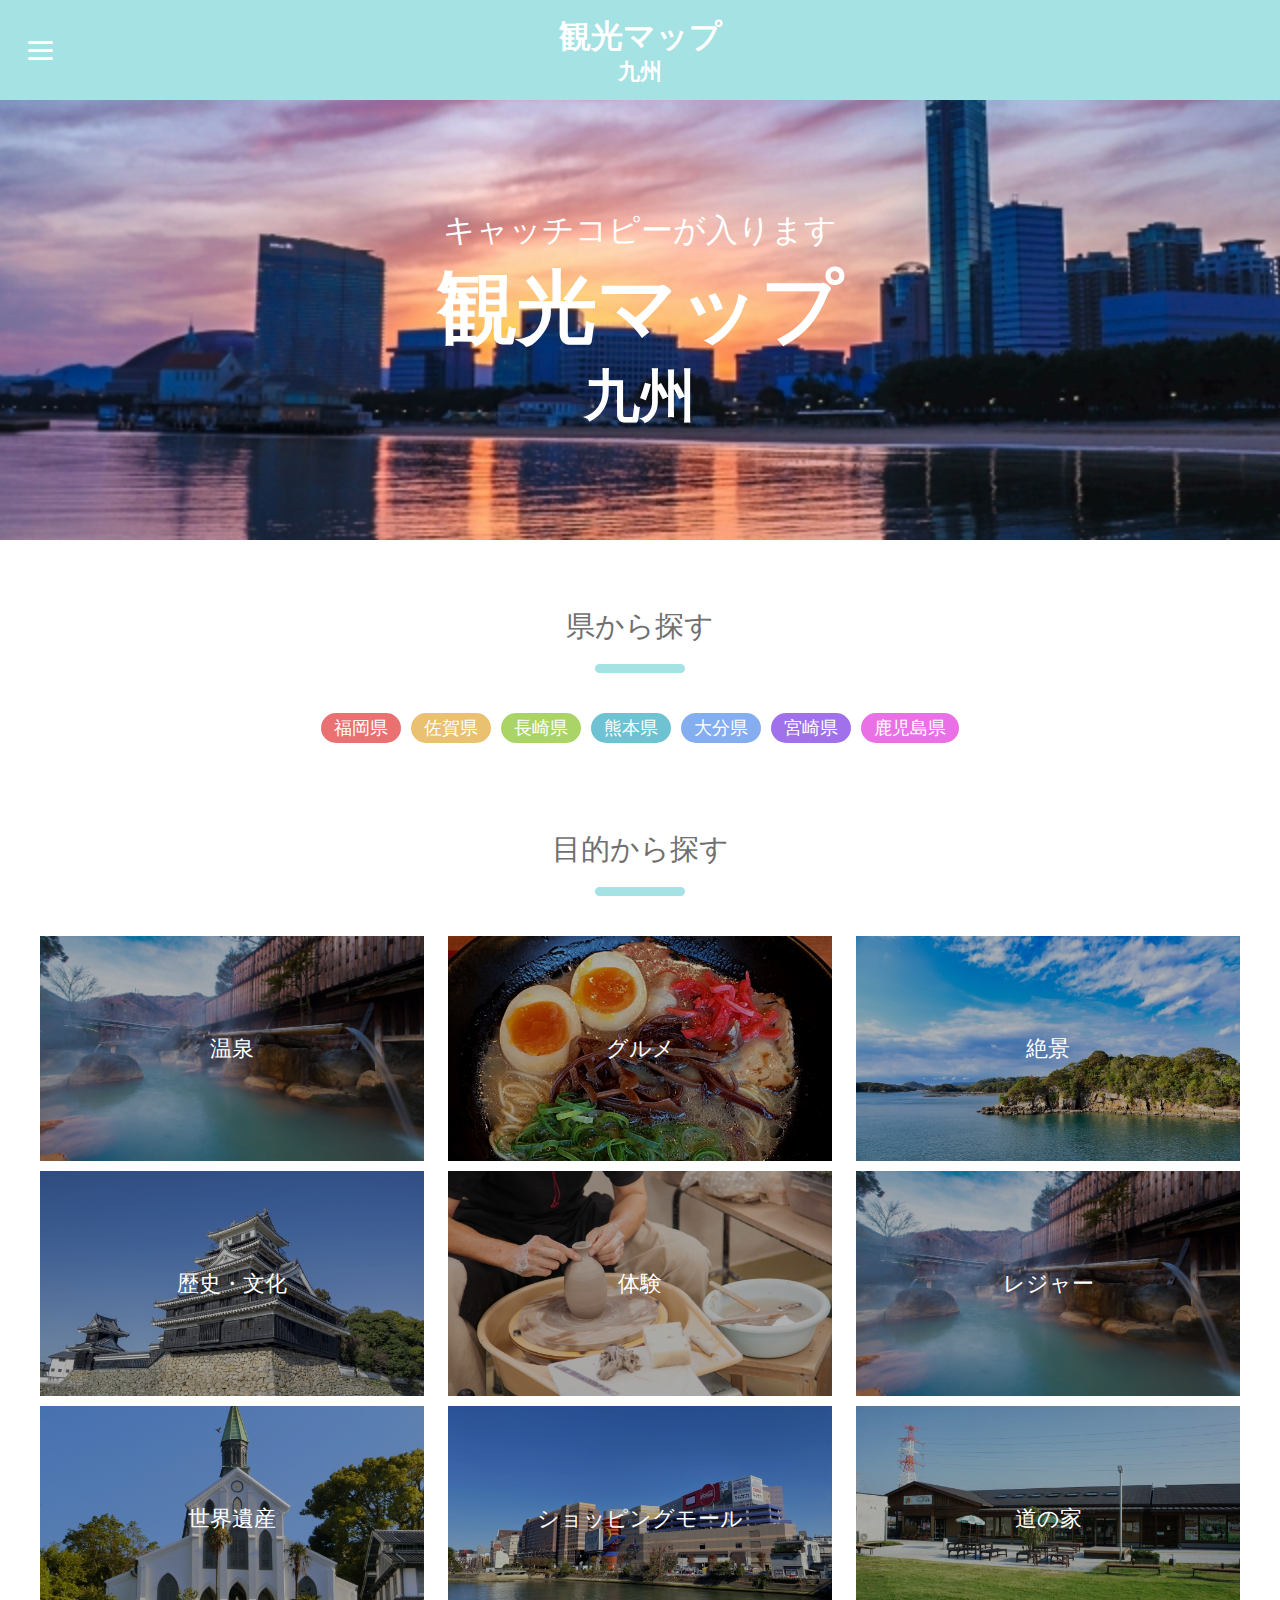
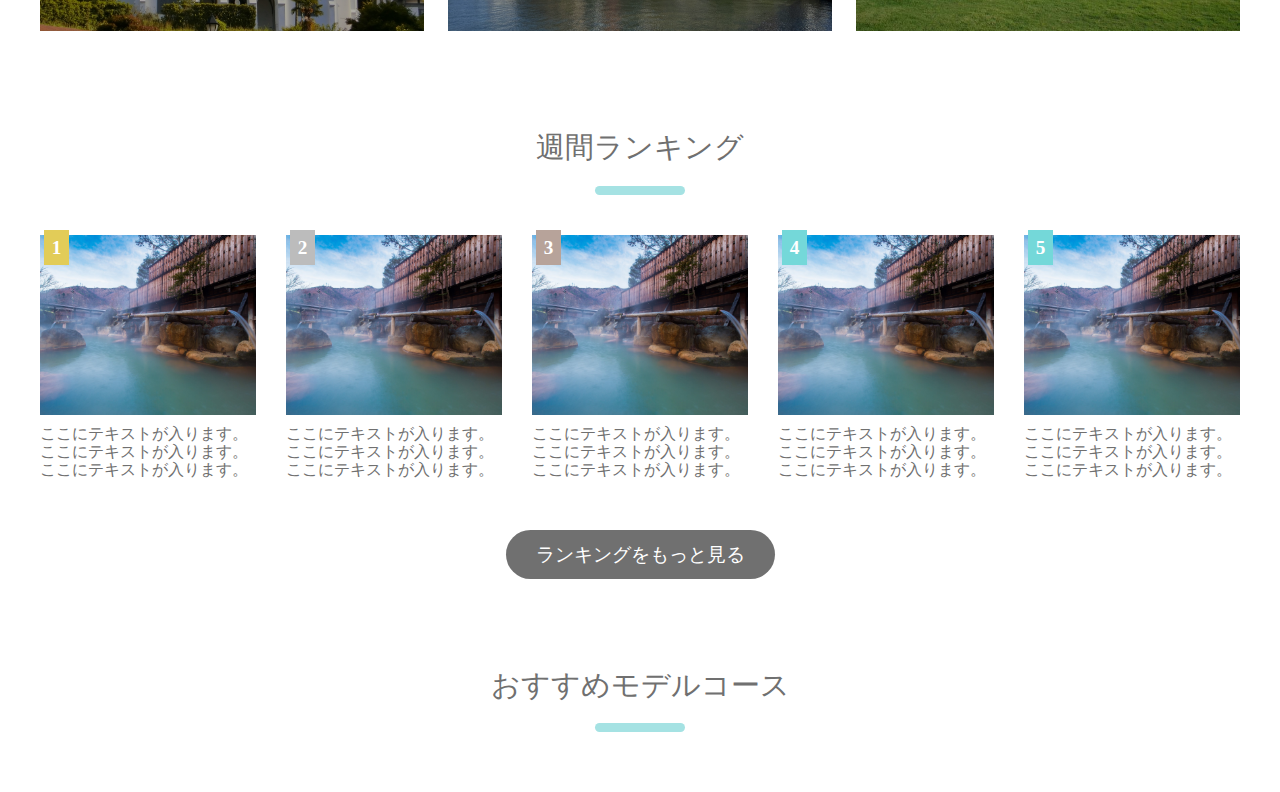
==== index.html @ 320c2e8f "初めて社長に提出したところまで" ====
<!DOCTYPE html>
<html lang="ja">

<head>
    <meta charset="UTF-8">
    <meta name="viewport" content="width=device-width, initial-scale=1.0">
    <title></title>
    <link rel="stylesheet" href="./css/reset.css">
    <link rel="stylesheet" href="./css/menu.css">
    <link rel="stylesheet" href="./css/style.css">
</head>

<body class="kyushu-top">
    <header>
        <div class="hamburger-menu">
            <input type="checkbox" id="menu-btn-check">
            <label for="menu-btn-check" class="menu-btn"><span></span></label>
            <!--ここからメニュー-->
            <div class="menu-content">
                <ul>
                    <li>
                        <a href="#">メニューリンク1</a>
                    </li>
                    <li>
                        <a href="#">メニューリンク2</a>
                    </li>
                    <li>
                        <a href="#">メニューリンク3</a>
                    </li>
                </ul>
            </div>
            <!--ここまでメニュー-->
        </div>
        <p class="header-logo">観光マップ<br>
            <span>九州</span></p>
    </header>
    <div class="top-image">
        <div class="top-image-logo">
            <p>キャッチコピーが入ります</p>
            <h1>観光マップ<br>
                <span>九州</span></h1>
        </div>
    </div>
    <section>
        <div class="container">
            <h2>県から探す</h2>
            <div class="todohuken-btn">
                <a href="" class="todohuken-01">福岡県</a>
                <a href="" class="todohuken-02">佐賀県</a>
                <a href="" class="todohuken-03">長崎県</a>
                <a href="" class="todohuken-04">熊本県</a>
                <a href="" class="todohuken-05">大分県</a>
                <a href="" class="todohuken-06">宮崎県</a>
                <a href="" class="todohuken-07">鹿児島県</a>
            </div>
        </div>
    </section>
    <section>
        <div class="container">
            <h2>目的から探す</h2>
            <div class="mokuteki-btn">
                <a href="" class="mokuteki-01">温泉</a>
                <a href="" class="mokuteki-02">グルメ</a>
                <a href="" class="mokuteki-03">絶景</a>
                <a href="" class="mokuteki-04">歴史・文化</a>
                <a href="" class="mokuteki-05">体験</a>
                <a href="" class="mokuteki-06">レジャー</a>
                <a href="" class="mokuteki-07">世界遺産</a>
                <a href="" class="mokuteki-08">ショッピングモール</a>
                <a href="" class="mokuteki-09">道の家</a>
            </div>
        </div>
    </section>
    <section>
        <div class="container">
            <h2> 週間ランキング</h2>
            <div class="ranking-box">
                <div class="ranking-card ranking-01">
                    <div class="ranking-card-img">
                        <a href=""><img src="./img/onsen.jpg" alt=""></a>
                        <div>1</div>
                    </div>
                    <p><a href="">ここにテキストが入ります。ここにテキストが入ります。ここにテキストが入ります。</a></p>
                </div>
                <div class="ranking-card ranking-02">
                    <div class="ranking-card-img">
                        <a href=""><img src="./img/onsen.jpg" alt=""></a>
                        <div>2</div>
                    </div>
                    <p><a href="">ここにテキストが入ります。ここにテキストが入ります。ここにテキストが入ります。</a></p>
                </div>
                <div class="ranking-card ranking-03">
                    <div class="ranking-card-img">
                        <a href=""><img src="./img/onsen.jpg" alt=""></a>
                        <div>3</div>
                    </div>
                    <p><a href="">ここにテキストが入ります。ここにテキストが入ります。ここにテキストが入ります。</a></p>
                </div>
                <div class="ranking-card">
                    <div class="ranking-card-img">
                        <a href=""><img src="./img/onsen.jpg" alt=""></a>
                        <div>4</div>
                    </div>
                    <p><a href="">ここにテキストが入ります。ここにテキストが入ります。ここにテキストが入ります。</a></p>
                </div>
                <div class="ranking-card">
                    <div class="ranking-card-img">
                        <a href=""><img src="./img/onsen.jpg" alt=""></a>
                        <div>5</div>
                    </div>
                    <p><a href="">ここにテキストが入ります。ここにテキストが入ります。ここにテキストが入ります。</a></p>
                </div>
            </div>
            <div class="read-more-btn">
                <a href="">ランキングをもっと見る</a>
            </div>
        </div>
    </section>
    <section>
        <div class="container">
            <h2>おすすめモデルコース</h2>
        </div>
    </section>

</body>

</html>
---- css/menu.css ----
@charset "utf-8";
/*-------------------------------
ハンバーガーボタン
-------------------------------*/

.menu-btn {
    position: fixed;
    top: 20px;
    left: 10px;
    display: flex;
    height: 60px;
    width: 60px;
    justify-content: center;
    align-items: center;
    z-index: 90;
    background-color: #a5e2e3;
}

.menu-btn span, .menu-btn span:before, .menu-btn span:after {
    content: '';
    display: block;
    height: 3px;
    width: 25px;
    border-radius: 3px;
    background-color: #fff;
    position: absolute;
}

.menu-btn span:before {
    bottom: 8px;
}

.menu-btn span:after {
    top: 8px;
}

#menu-btn-check:checked~.menu-btn span {
    background-color: rgba(255, 255, 255, 0);
    /*メニューオープン時は真ん中の線を透明にする*/
}

#menu-btn-check:checked~.menu-btn span::before {
    bottom: 0;
    transform: rotate(45deg);
}

#menu-btn-check:checked~.menu-btn span::after {
    top: 0;
    transform: rotate(-45deg);
}

#menu-btn-check {
    display: none;
}

/*-------------------------------
メニュー
-------------------------------*/

.menu-content ul {
    padding: 0 10px;
}

.menu-content ul li {
    border-bottom: solid 1px #3584bb;
    list-style: none;
}

.menu-content ul li a {
    display: block;
    width: 100%;
    font-size: 15px;
    box-sizing: border-box;
    color: #3584bb;
    text-decoration: none;
    padding: 9px 15px 10px 0;
    position: relative;
}

.menu-content ul li a::before {
    content: "";
    width: 7px;
    height: 7px;
    border-top: solid 2px #3584bb;
    border-right: solid 2px #3584bb;
    transform: rotate(45deg);
    position: absolute;
    right: 11px;
    top: 16px;
}

.menu-content {
    width: 100%;
    position: fixed;
    left: 0;
    top: -100%;
    /*leftの値を変更してメニューを画面外へ*/
    z-index: ;
    background-color: #fff;
    /*アニメーション設定*/
}

#menu-btn-check:checked~.menu-content {
    top: 100px;
    /*メニューを画面内へ*/
}

@media screen and (max-width:767px) {}

@media screen and (min-width:768px) {}
---- css/style.css ----
@charset "utf-8";
/*-------------------------------
共通パーツ
-------------------------------*/

body {
    color: #707070;
}

section {
    padding: 70px 0 20px;
}

.container {
    width: 90%;
    margin: 0 auto;
}

/*-------------------------------
ヘッダーメニュー
-------------------------------*/

header {
    position: fixed;
    z-index: 10000;
    top: 0;
    left: 0;
    width: 100%;
    height: 100px;
    background-color: #a5e2e3;
}

.header-logo {
    text-align: center;
    line-height: 1;
    color: #fff;
    font-size: 2em;
    font-weight: bold;
    padding-top: 20px;
}

.header-logo span {
    font-size: 0.7em;
}

/*-------------------------------
ヒーローイメージ
-------------------------------*/

.top-image {
    display: flex;
    justify-content: center;
    align-items: center;
    padding-top: 100px;
    width: 100%;
    height: 50vh;
    background-image: url(../img/top-img.jpg);
    background-size: cover;
    background-position: bottom center;
}

.top-image-logo {
    color: #fff;
    text-align: center;
}

.top-image-logo p {
    font-size: 1em;
    margin-bottom: 20px;
}

.top-image-logo h1 {
    font-weight: bold;
    font-size: 2.5em;
    line-height: 1;
}

.top-image-logo h1 span {
    font-size: 0.7em;
}

/*-------------------------------
見出し
-------------------------------*/

h2 {
    position: relative;
    text-align: center;
    font-size: 1.8em;
    margin-bottom: 70px;
}

h2::before {
    content: '';
    position: absolute;
    bottom: -30px;
    display: inline-block;
    width: 90px;
    height: 9px;
    left: 50%;
    -webkit-transform: translateX(-50%);
    transform: translateX(-50%);
    background-color: #a5e2e3;
    border-radius: 999px;
}

/*-------------------------------
県のタグ
-------------------------------*/

.todohuken-btn {
    display: flex;
    justify-content: center;
    flex-wrap: wrap;
}

.todohuken-01, .todohuken-02, .todohuken-03, .todohuken-04, .todohuken-05, .todohuken-06, .todohuken-07, .todohuken-08 {
    display: inline-block;
    padding: 5px 13px;
    border-radius: 999px;
    color: #fff;
    font-size: 1.1em;
    margin-right: 5px;
    margin-bottom: 10px;
}

.todohuken-01 {
    background-color: #ea7171;
}

.todohuken-02 {
    background-color: #eac071;
}

.todohuken-03 {
    background-color: #aad566;
}

.todohuken-04 {
    background-color: #6ec2d1;
}

.todohuken-05 {
    background-color: #84aef0;
}

.todohuken-06 {
    background-color: #a071ea;
}

.todohuken-07 {
    background-color: #ea71e5;
}

.todohuken-08 {
    background-color: #ea71a4;
}

.todohuken-btn a:last-child {
    margin-right: 0;
}

/*-------------------------------
目的から探す
-------------------------------*/

.mokuteki-btn {
    display: flex;
    justify-content: space-between;
    flex-wrap: wrap;
}

.mokuteki-btn a {
    display: flex;
    justify-content: center;
    align-items: center;
    width: 48%;
    height: 15vh;
    margin-bottom: 10px;
    background-size: cover;
    background-position: center;
    color: #fff;
    font-size: 1.1em;
    background-blend-mode: multiply;
}

.mokuteki-btn a :last-child {
    margin-bottom: 0;
}

.mokuteki-01 {
    background: url(../img/onsen.jpg) rgba(0, 0, 0, 0.3);
}

.mokuteki-02 {
    background: url(../img/food.jpg) rgba(0, 0, 0, 0.3);
}

.mokuteki-03 {
    background: url(../img/zekkei.jpg) rgba(0, 0, 0, 0.3);
}

.mokuteki-04 {
    background: url(../img/rekishi.jpg) rgba(0, 0, 0, 0.3);
}

.mokuteki-05 {
    background: url(../img/taiken.jpg) rgba(0, 0, 0, 0.3);
}

.mokuteki-06 {
    background: url(../img/onsen.jpg) rgba(0, 0, 0, 0.3);
}

.mokuteki-07 {
    background: url(../img/sekaiisan.jpg) rgba(0, 0, 0, 0.3);
}

.mokuteki-08 {
    background: url(../img/shopping.jpg) rgba(0, 0, 0, 0.3);
}

.mokuteki-09 {
    background: url(../img/mitinoie.jpg) rgba(0, 0, 0, 0.3);
}

/*-------------------------------
週間ランキング
-------------------------------*/

.ranking-box {
    display: flex;
    justify-content: space-between;
    flex-wrap: wrap;
}

.ranking-card {
    width: 48%;
    margin-bottom: 40px;
}

.ranking-card-img {
    position: relative;
}

.ranking-card-img a img {
    width: 100%;
    height: 20vh;
    object-fit: cover;
}

.ranking-card-img div {
    position: absolute;
    top: -5px;
    left: 4px;
    width: 25px;
    height: 35px;
    padding-top: 7px;
    background-color: #74d8d9;
    color: #fff;
    text-align: center;
    font-weight: bold;
    font-size: 1.2em;
}

.ranking-01 div {
    background-color: #e2cc58;
}

.ranking-02 div {
    background-color: #bcbcbc;
}

.ranking-03 div {
    background-color: #b7a39a;
}

.ranking-card p {
    margin-top: 10px;
}

.ranking-card p a:hover{
    color: #333;
}

.read-more-btn {
    display: flex;
    justify-content: center;
    margin-top: 50px;
}
.read-more-btn a{
    display: inline-block;
    background-color: #707070;
    color: #fff;
    border-radius: 999px;
    padding: 15px 30px;
    line-height: 1;
    font-size: 1.2em;
}
.read-more-btn a:hover{
    background-color: #333;
}

@media screen and (max-width:767px) {}

@media screen and (min-width:768px) {
    /*-------------------------------
共通パーツ
-------------------------------*/
    .container {
        max-width: 1200px;
        width: 100%;
    }
    /*-------------------------------
ヒーローイメージ
-------------------------------*/
    .top-image {
        height: 60vh;
    }
    .top-image-logo p {
        font-size: 2em;
        margin-bottom: 20px;
    }
    .top-image-logo h1 {
        font-weight: bold;
        font-size: 5em;
        line-height: 1;
    }
    /*-------------------------------
県のタグ
-------------------------------*/
    .todohuken-01, .todohuken-02, .todohuken-03, .todohuken-04, .todohuken-05, .todohuken-06, .todohuken-07, .todohuken-08 {
        margin-right: 10px;
        margin-bottom: 0;
    }
    /*-------------------------------
目的から探す
-------------------------------*/
    .mokuteki-btn a {
        height: 25vh;
        width: 32%;
        font-size: 1.4em;
    }
    /*-------------------------------
週間ランキング
-------------------------------*/
    .ranking-box {
        flex-wrap: nowrap;
    }
    .ranking-card {
        width: 18%;
        margin-bottom: 0;
    }
}
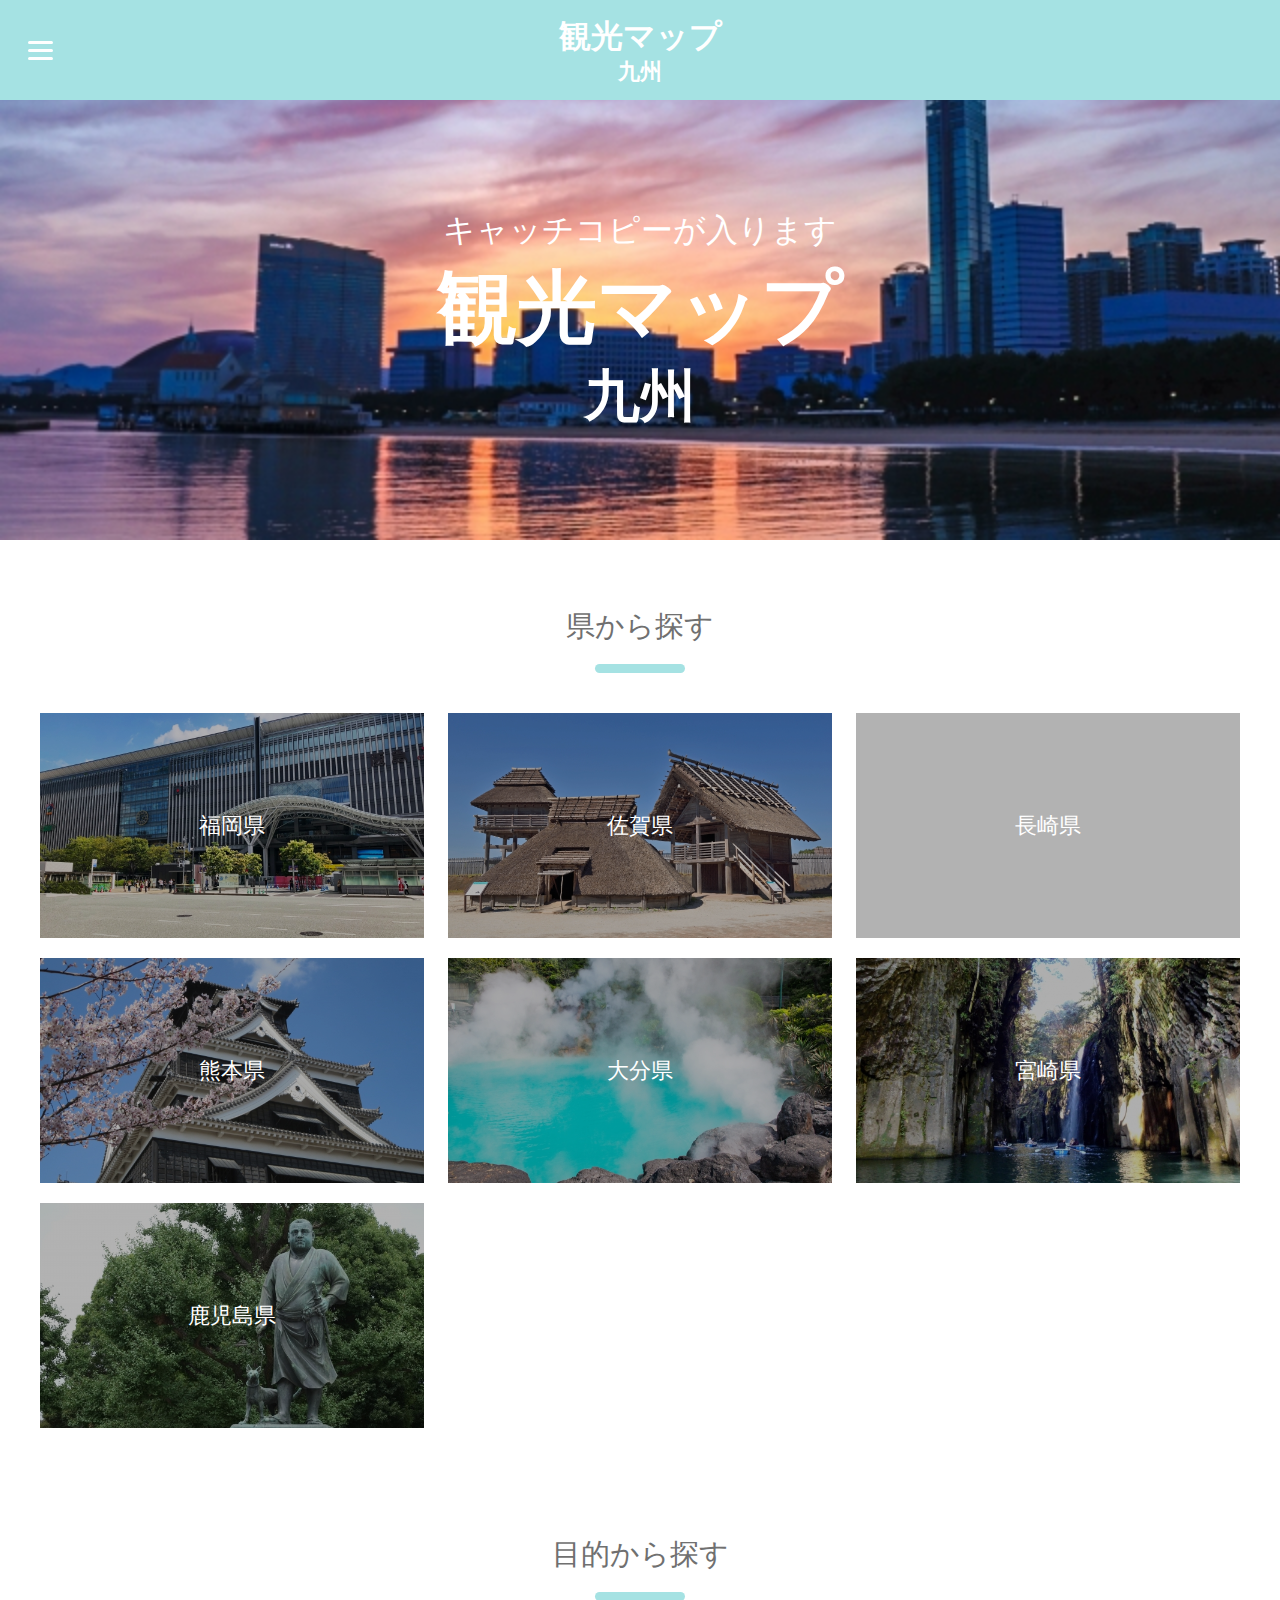
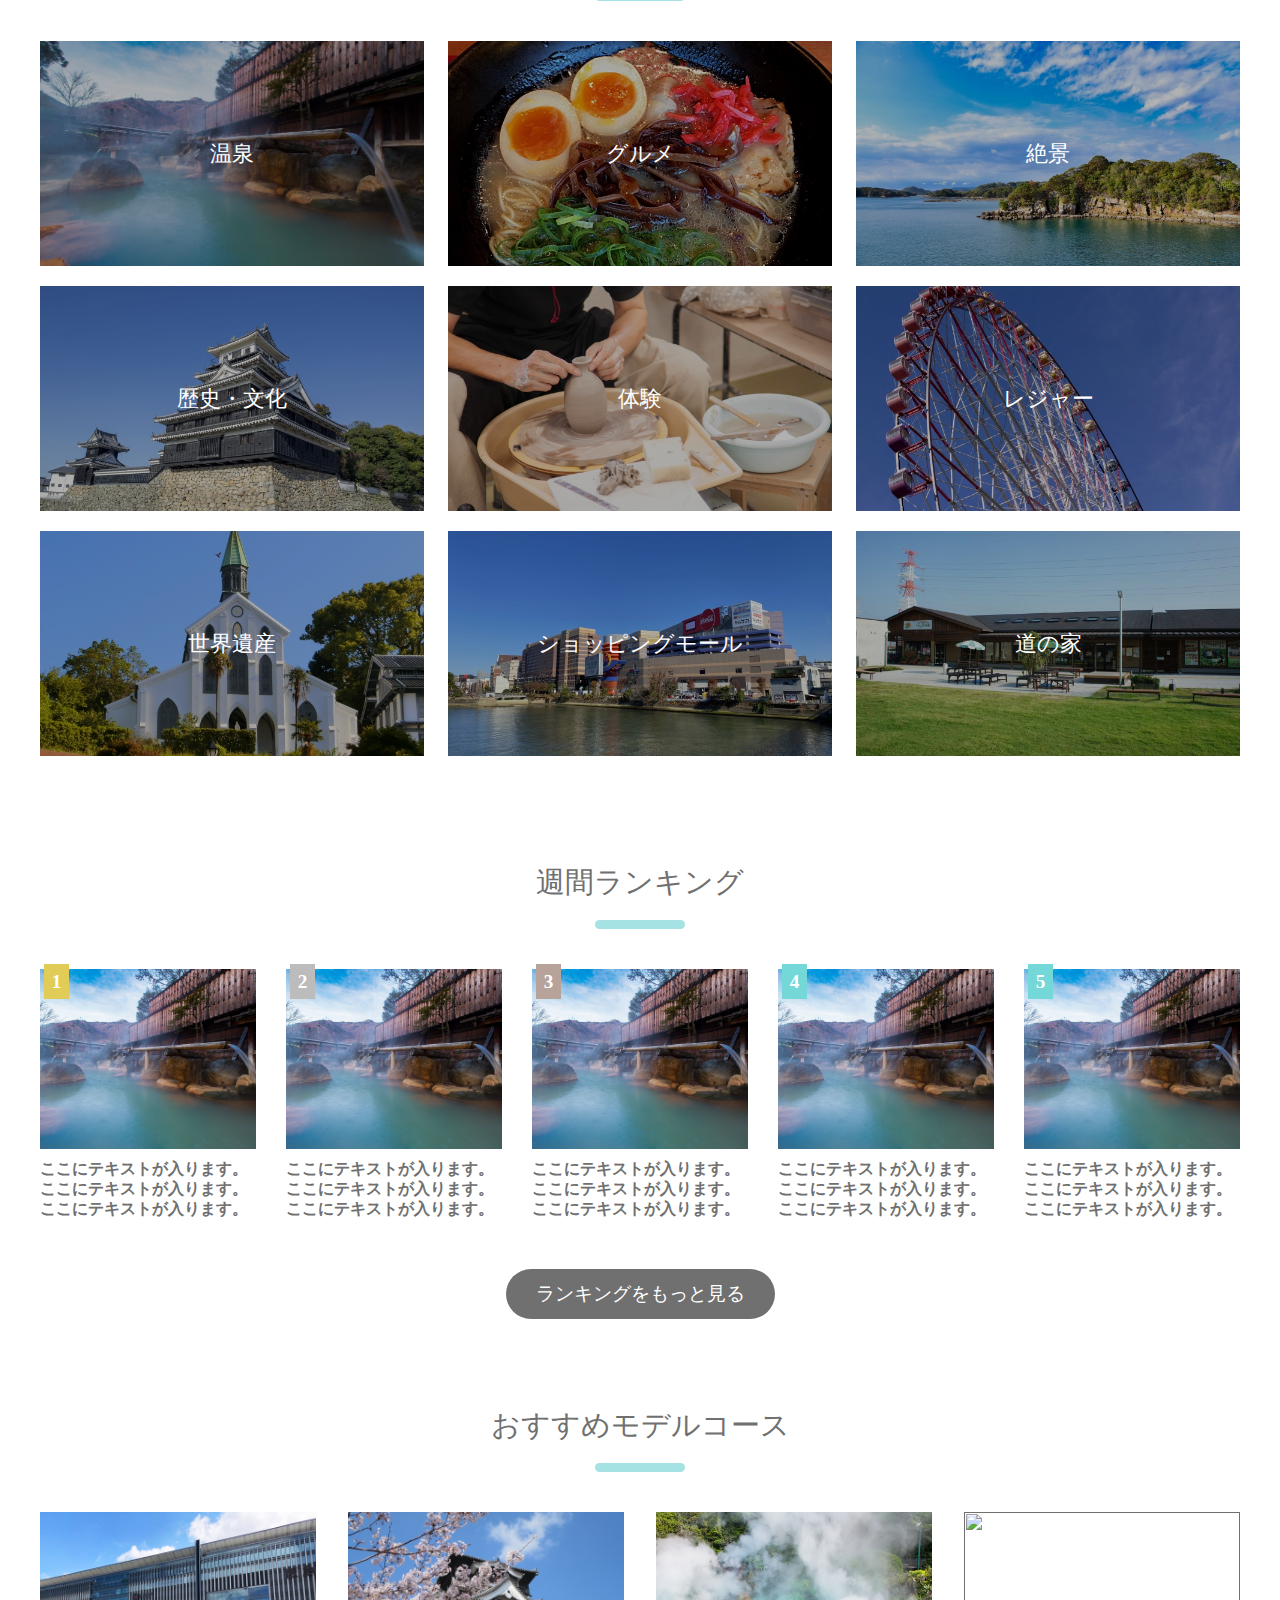
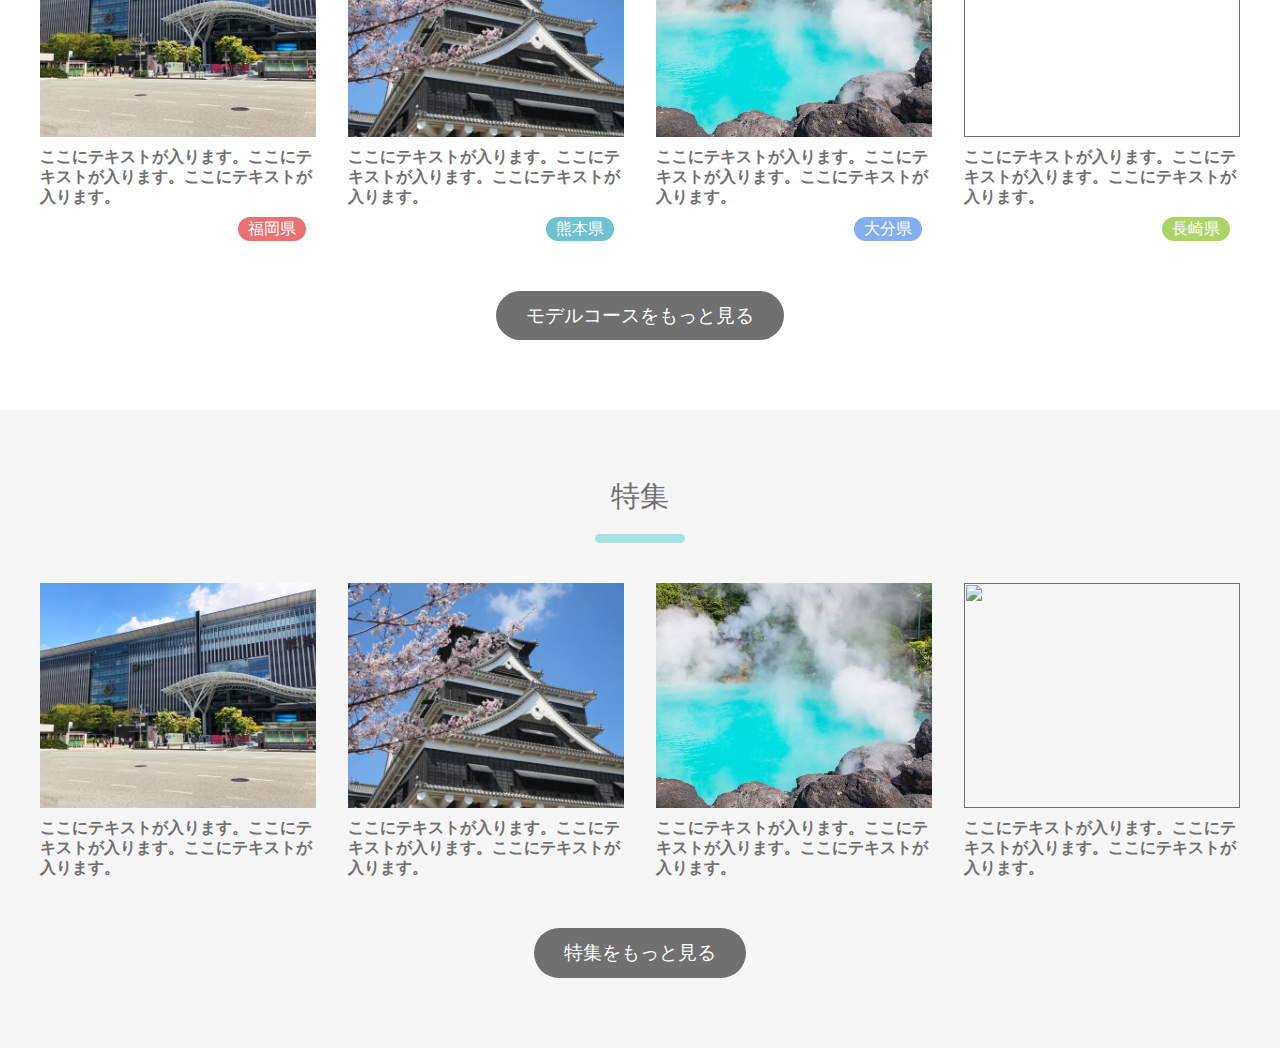
==== commit 8ec7de03: "「県から探す」修正／「おすすめモデルコース」「特集」コーディング" ====
--- a/index.html
+++ b/index.html
@@ -45,13 +45,13 @@
         <div class="container">
             <h2>県から探す</h2>
             <div class="todohuken-btn">
-                <a href="" class="todohuken-01">福岡県</a>
-                <a href="" class="todohuken-02">佐賀県</a>
-                <a href="" class="todohuken-03">長崎県</a>
-                <a href="" class="todohuken-04">熊本県</a>
-                <a href="" class="todohuken-05">大分県</a>
-                <a href="" class="todohuken-06">宮崎県</a>
-                <a href="" class="todohuken-07">鹿児島県</a>
+                <a href="" class="fukuoka-btn">福岡県</a>
+                <a href="" class="saga-btn">佐賀県</a>
+                <a href="" class="nagasaki-btn">長崎県</a>
+                <a href="" class="kumamoto-btn">熊本県</a>
+                <a href="" class="oita-btn">大分県</a>
+                <a href="" class="miyazaki-btn">宮崎県</a>
+                <a href="" class="kagosima-btn">鹿児島県</a>
             </div>
         </div>
     </section>
@@ -80,35 +80,35 @@
                         <a href=""><img src="./img/onsen.jpg" alt=""></a>
                         <div>1</div>
                     </div>
-                    <p><a href="">ここにテキストが入ります。ここにテキストが入ります。ここにテキストが入ります。</a></p>
+                    <h3><a href="">ここにテキストが入ります。ここにテキストが入ります。ここにテキストが入ります。</a></h3>
                 </div>
                 <div class="ranking-card ranking-02">
                     <div class="ranking-card-img">
                         <a href=""><img src="./img/onsen.jpg" alt=""></a>
                         <div>2</div>
                     </div>
-                    <p><a href="">ここにテキストが入ります。ここにテキストが入ります。ここにテキストが入ります。</a></p>
+                    <h3><a href="">ここにテキストが入ります。ここにテキストが入ります。ここにテキストが入ります。</a></h3>
                 </div>
                 <div class="ranking-card ranking-03">
                     <div class="ranking-card-img">
                         <a href=""><img src="./img/onsen.jpg" alt=""></a>
                         <div>3</div>
                     </div>
-                    <p><a href="">ここにテキストが入ります。ここにテキストが入ります。ここにテキストが入ります。</a></p>
+                    <h3><a href="">ここにテキストが入ります。ここにテキストが入ります。ここにテキストが入ります。</a></h3>
                 </div>
                 <div class="ranking-card">
                     <div class="ranking-card-img">
                         <a href=""><img src="./img/onsen.jpg" alt=""></a>
                         <div>4</div>
                     </div>
-                    <p><a href="">ここにテキストが入ります。ここにテキストが入ります。ここにテキストが入ります。</a></p>
+                    <h3><a href="">ここにテキストが入ります。ここにテキストが入ります。ここにテキストが入ります。</a></h3>
                 </div>
                 <div class="ranking-card">
                     <div class="ranking-card-img">
                         <a href=""><img src="./img/onsen.jpg" alt=""></a>
                         <div>5</div>
                     </div>
-                    <p><a href="">ここにテキストが入ります。ここにテキストが入ります。ここにテキストが入ります。</a></p>
+                    <h3><a href="">ここにテキストが入ります。ここにテキストが入ります。ここにテキストが入ります。</a></h3>
                 </div>
             </div>
             <div class="read-more-btn">
@@ -119,9 +119,62 @@
     <section>
         <div class="container">
             <h2>おすすめモデルコース</h2>
+            <div class="course-box">
+                <div class="course-card">
+                    <a href=""><img src="./img/fukuoka-img.jpg" alt=""></a>
+                    <h3><a href="">ここにテキストが入ります。ここにテキストが入ります。ここにテキストが入ります。</a></h3>
+                    <p class="tag"><a href="" class="todohuken-01">福岡県</a></p>
+                </div>
+                <div class="course-card">
+                    <a href=""><img src="./img/kumamoto-img.jpg" alt=""></a>
+                    <h3><a href="">ここにテキストが入ります。ここにテキストが入ります。ここにテキストが入ります。</a></h3>
+                    <p class="tag"><a href="" class="todohuken-04">熊本県</a></p>
+                </div>
+                <div class="course-card">
+                    <a href=""><img src="./img/oita-img.jpg" alt=""></a>
+                    <h3><a href="">ここにテキストが入ります。ここにテキストが入ります。ここにテキストが入ります。</a></h3>
+                    <p class="tag"><a href="" class="todohuken-05">大分県</a></p>
+                </div>
+                <div class="course-card">
+                    <a href=""><img src="./img/nagasaki-img.jpg" alt=""></a>
+                    <h3><a href="">ここにテキストが入ります。ここにテキストが入ります。ここにテキストが入ります。</a></h3>
+                    <p class="tag"><a href="" class="todohuken-03">長崎県</a></p>
+                </div>
+            </div>
+            <div class="read-more-btn">
+                <a href="">モデルコースをもっと見る</a>
+            </div>
         </div>
     </section>
-
+    <section class="special">
+        <div class="container">
+            <h2>特集</h2>
+            <div class="special-box">
+                <div class="special-card">
+                    <a href=""><img src="./img/fukuoka-img.jpg" alt=""></a>
+                    <h3><a href="">ここにテキストが入ります。ここにテキストが入ります。ここにテキストが入ります。</a></h3>
+                </div>
+                <div class="special-card">
+                    <a href=""><img src="./img/kumamoto-img.jpg" alt=""></a>
+                    <h3><a href="">ここにテキストが入ります。ここにテキストが入ります。ここにテキストが入ります。</a></h3>
+                </div>
+                <div class="special-card">
+                    <a href=""><img src="./img/oita-img.jpg" alt=""></a>
+                    <h3><a href="">ここにテキストが入ります。ここにテキストが入ります。ここにテキストが入ります。</a></h3>
+                </div>
+                <div class="special-card">
+                    <a href=""><img src="./img/nagasaki-img.jpg" alt=""></a>
+                    <h3><a href="">ここにテキストが入ります。ここにテキストが入ります。ここにテキストが入ります。</a></h3>
+                </div>
+            </div>
+            <div class="read-more-btn">
+                <a href="">特集をもっと見る</a>
+            </div>
+        </div>
+    </section>
+    <footer>
+        
+    </footer>
 </body>
 
 </html>--- a/css/style.css
+++ b/css/style.css
@@ -41,6 +41,12 @@
 
 .header-logo span {
     font-size: 0.7em;
+}
+/*-------------------------------
+フッターメニュー
+-------------------------------*/
+footer{
+    background-color: #e7fbfc;
 }
 
 /*-------------------------------
@@ -105,72 +111,16 @@
 }
 
 /*-------------------------------
-県のタグ
--------------------------------*/
-
-.todohuken-btn {
-    display: flex;
-    justify-content: center;
-    flex-wrap: wrap;
-}
-
-.todohuken-01, .todohuken-02, .todohuken-03, .todohuken-04, .todohuken-05, .todohuken-06, .todohuken-07, .todohuken-08 {
-    display: inline-block;
-    padding: 5px 13px;
-    border-radius: 999px;
-    color: #fff;
-    font-size: 1.1em;
-    margin-right: 5px;
-    margin-bottom: 10px;
-}
-
-.todohuken-01 {
-    background-color: #ea7171;
-}
-
-.todohuken-02 {
-    background-color: #eac071;
-}
-
-.todohuken-03 {
-    background-color: #aad566;
-}
-
-.todohuken-04 {
-    background-color: #6ec2d1;
-}
-
-.todohuken-05 {
-    background-color: #84aef0;
-}
-
-.todohuken-06 {
-    background-color: #a071ea;
-}
-
-.todohuken-07 {
-    background-color: #ea71e5;
-}
-
-.todohuken-08 {
-    background-color: #ea71a4;
-}
-
-.todohuken-btn a:last-child {
-    margin-right: 0;
-}
-
-/*-------------------------------
-目的から探す
--------------------------------*/
-
-.mokuteki-btn {
+県から探す
+-------------------------------*/
+
+.todohuken-btn, .mokuteki-btn {
     display: flex;
     justify-content: space-between;
     flex-wrap: wrap;
 }
 
-.mokuteki-btn a {
+.todohuken-btn a, .mokuteki-btn a {
     display: flex;
     justify-content: center;
     align-items: center;
@@ -180,8 +130,49 @@
     background-size: cover;
     background-position: center;
     color: #fff;
-    font-size: 1.1em;
+    font-size: 1.2em;
     background-blend-mode: multiply;
+}
+.todohuken-btn a:last-child{
+    background-position: top center;
+}
+
+.fukuoka-btn {
+    background: url(../img/fukuoka-img.jpg) rgba(0, 0, 0, 0.3);
+}
+
+.saga-btn{
+    background: url(../img/saga-img.jpg) rgba(0, 0, 0, 0.3);
+}
+
+.nagasaki-btn {
+    background: url(../img/nagasaki-img.jpg) rgba(0, 0, 0, 0.3);
+}
+
+.kumamoto-btn {
+    background: url(../img/kumamoto-img.jpg) rgba(0, 0, 0, 0.3);
+}
+
+.oita-btn {
+    background: url(../img/oita-img.jpg) rgba(0, 0, 0, 0.3);
+}
+
+.miyazaki-btn {
+    background: url(../img/miyazaki-img.jpg) rgba(0, 0, 0, 0.3);
+}
+
+.kagosima-btn {
+    background: url(../img/kagosima-img.jpg) rgba(0, 0, 0, 0.3);
+}
+
+/*-------------------------------
+目的から探す
+-------------------------------*/
+
+.mokuteki-btn {
+    display: flex;
+    justify-content: space-between;
+    flex-wrap: wrap;
 }
 
 .mokuteki-btn a :last-child {
@@ -209,7 +200,7 @@
 }
 
 .mokuteki-06 {
-    background: url(../img/onsen.jpg) rgba(0, 0, 0, 0.3);
+    background: url(../img/leisure.jpg) rgba(0, 0, 0, 0.3);
 }
 
 .mokuteki-07 {
@@ -225,16 +216,16 @@
 }
 
 /*-------------------------------
-週間ランキング
--------------------------------*/
-
-.ranking-box {
+週間ランキング/おすすめコースモデル/特集
+-------------------------------*/
+
+.ranking-box, .course-box, .special-box {
     display: flex;
     justify-content: space-between;
     flex-wrap: wrap;
 }
 
-.ranking-card {
+.ranking-card, .course-card, .special-card{
     width: 48%;
     margin-bottom: 40px;
 }
@@ -242,10 +233,9 @@
 .ranking-card-img {
     position: relative;
 }
-
-.ranking-card-img a img {
+.ranking-card-img a img, .course-card a img, .special-card a img{
     width: 100%;
-    height: 20vh;
+    height: 15vh;
     object-fit: cover;
 }
 
@@ -275,20 +265,23 @@
     background-color: #b7a39a;
 }
 
-.ranking-card p {
+.ranking-card h3, .course-card h3, .special-card h3 {
     margin-top: 10px;
-}
-
-.ranking-card p a:hover{
+    font-weight: bold;
+    line-height: 1.25;
+}
+
+.ranking-card h3 a:hover, .course-card h3 a:hover, .special-box h3 a:hover{
     color: #333;
 }
 
 .read-more-btn {
     display: flex;
     justify-content: center;
-    margin-top: 50px;
-}
-.read-more-btn a{
+    margin-top: 30px;
+}
+
+.read-more-btn a {
     display: inline-block;
     background-color: #707070;
     color: #fff;
@@ -297,9 +290,64 @@
     line-height: 1;
     font-size: 1.2em;
 }
-.read-more-btn a:hover{
+
+.read-more-btn a:hover {
     background-color: #333;
 }
+.special{
+    background-color: #f6f6f6;
+    margin-top: 50px;
+    padding-bottom: 70px;
+}
+
+/*-------------------------------
+県のタグ
+-------------------------------*/
+.tag{
+    text-align: end;
+    margin-top: 10px;
+}
+
+.todohuken-01, .todohuken-02, .todohuken-03, .todohuken-04, .todohuken-05, .todohuken-06, .todohuken-07, .todohuken-08 {
+    display: inline-block;
+    padding: 3px 10px;
+    border-radius: 999px;
+    color: #fff;
+    font-size: 1em;
+}
+
+.todohuken-01 {
+    background-color: #ea7171;
+}
+
+.todohuken-02 {
+    background-color: #eac071;
+}
+
+.todohuken-03 {
+    background-color: #aad566;
+}
+
+.todohuken-04 {
+    background-color: #6ec2d1;
+}
+
+.todohuken-05 {
+    background-color: #84aef0;
+}
+
+.todohuken-06 {
+    background-color: #a071ea;
+}
+
+.todohuken-07 {
+    background-color: #ea71e5;
+}
+
+.todohuken-08 {
+    background-color: #ea71a4;
+}
+
 
 @media screen and (max-width:767px) {}
 
@@ -327,28 +375,42 @@
         line-height: 1;
     }
     /*-------------------------------
-県のタグ
--------------------------------*/
-    .todohuken-01, .todohuken-02, .todohuken-03, .todohuken-04, .todohuken-05, .todohuken-06, .todohuken-07, .todohuken-08 {
-        margin-right: 10px;
-        margin-bottom: 0;
-    }
-    /*-------------------------------
-目的から探す
--------------------------------*/
-    .mokuteki-btn a {
+県から探す
+-------------------------------*/
+    .todohuken-btn a, .mokuteki-btn a {
         height: 25vh;
         width: 32%;
+        margin-bottom: 20px;
         font-size: 1.4em;
     }
     /*-------------------------------
-週間ランキング
--------------------------------*/
-    .ranking-box {
+週間ランキング/おすすめコースモデル
+-------------------------------*/
+    .ranking-box, .course-box{
         flex-wrap: nowrap;
     }
     .ranking-card {
         width: 18%;
         margin-bottom: 0;
     }
+    .ranking-card-img a img{
+        height: 20vh;
+    }
+    .course-card, .special-card{
+        width: 23%;
+        margin-bottom: 0;
+    }
+    .course-card a img, .special-card a img {
+        height: 25vh;
+    }
+    .read-more-btn {
+        margin-top: 50px;
+    }
+    /*-------------------------------
+県のタグ
+-------------------------------*/
+.todohuken-01, .todohuken-02, .todohuken-03, .todohuken-04, .todohuken-05, .todohuken-06, .todohuken-07, .todohuken-08 {
+    margin-right: 10px;
+    margin-bottom: 0;
+}
 }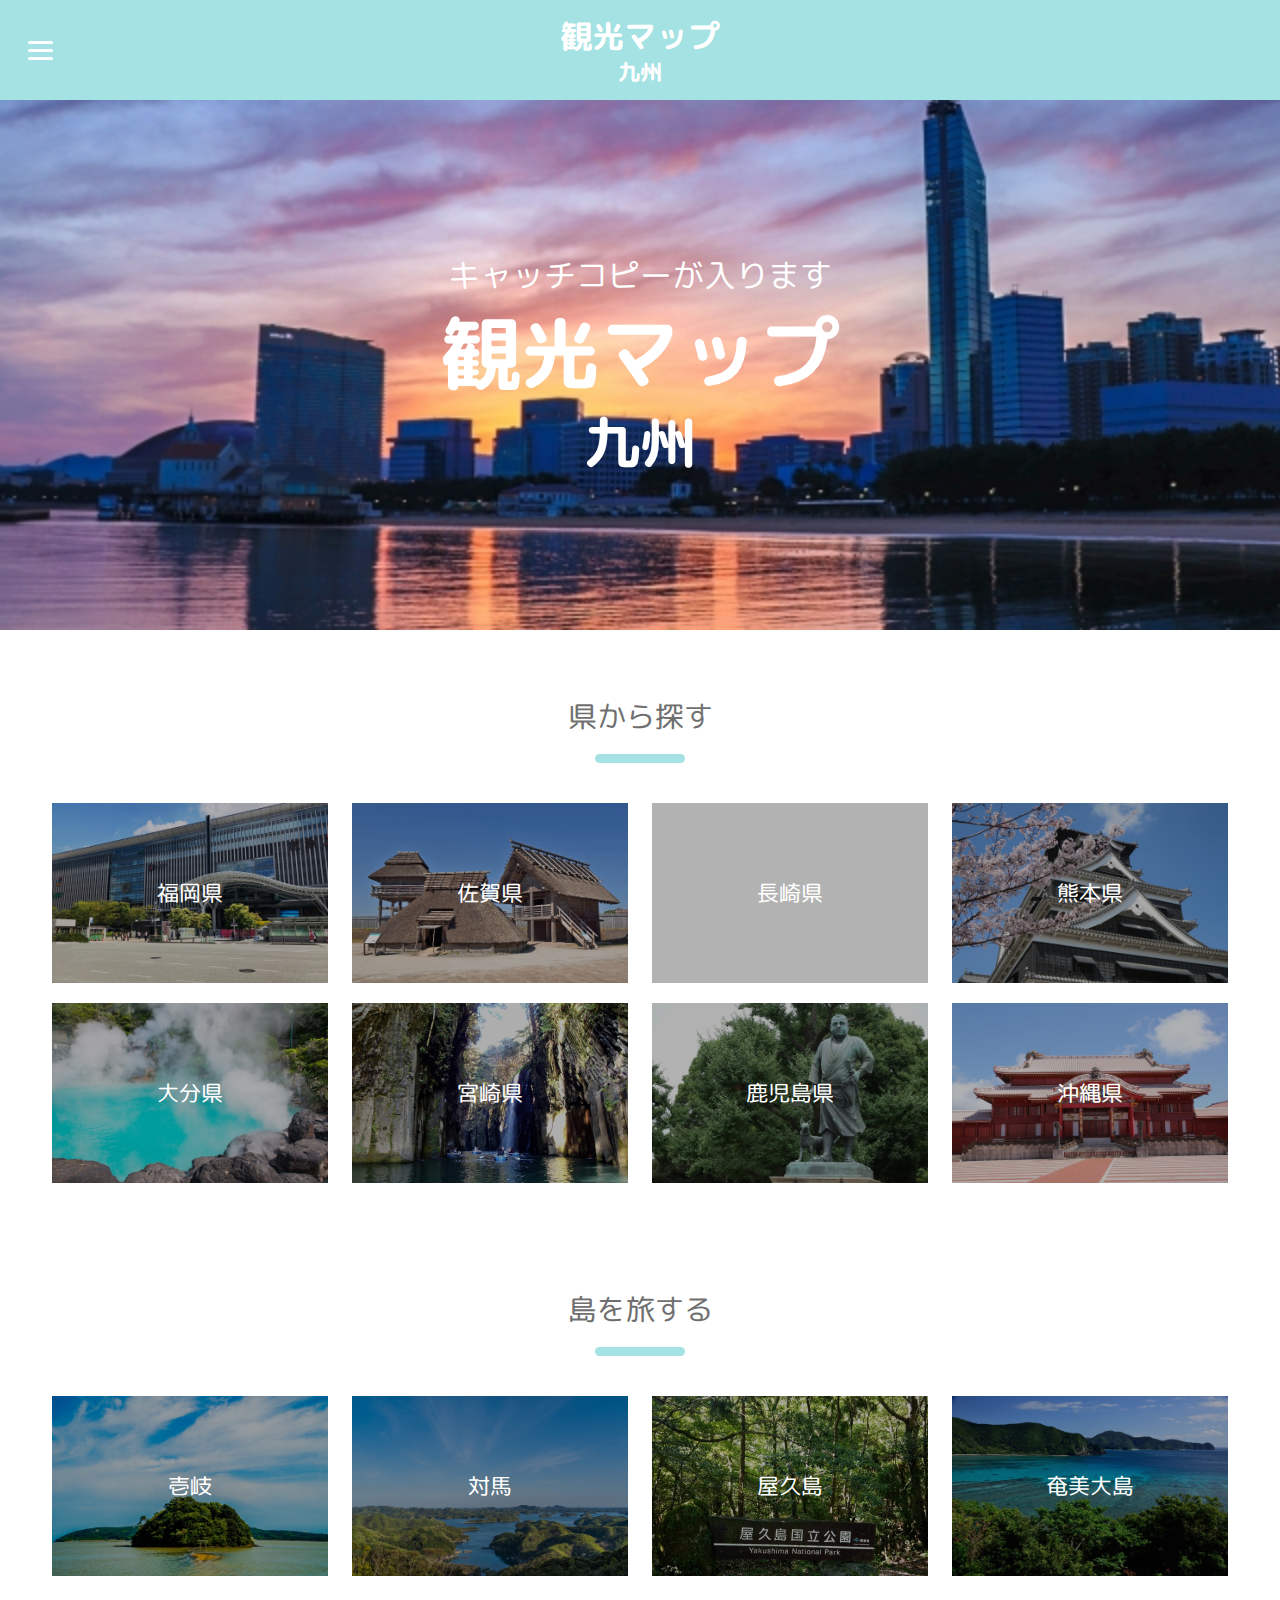
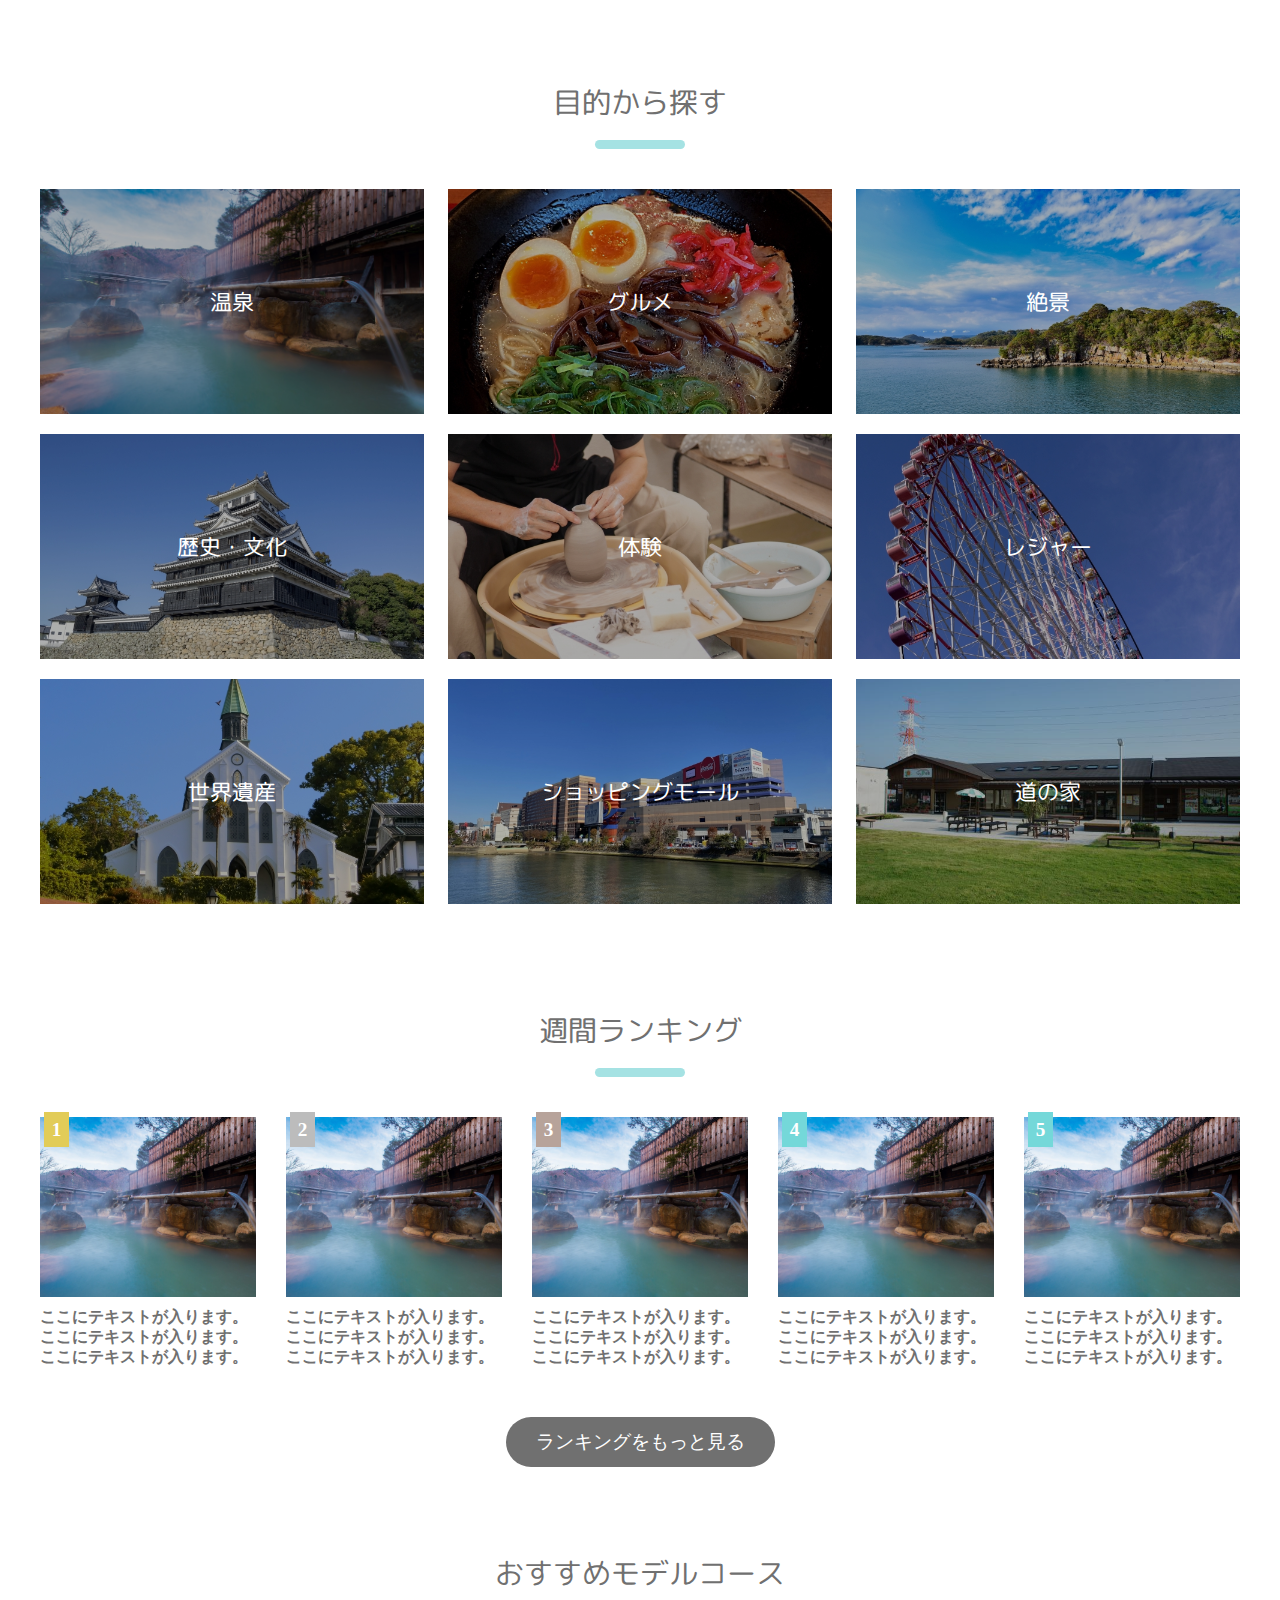
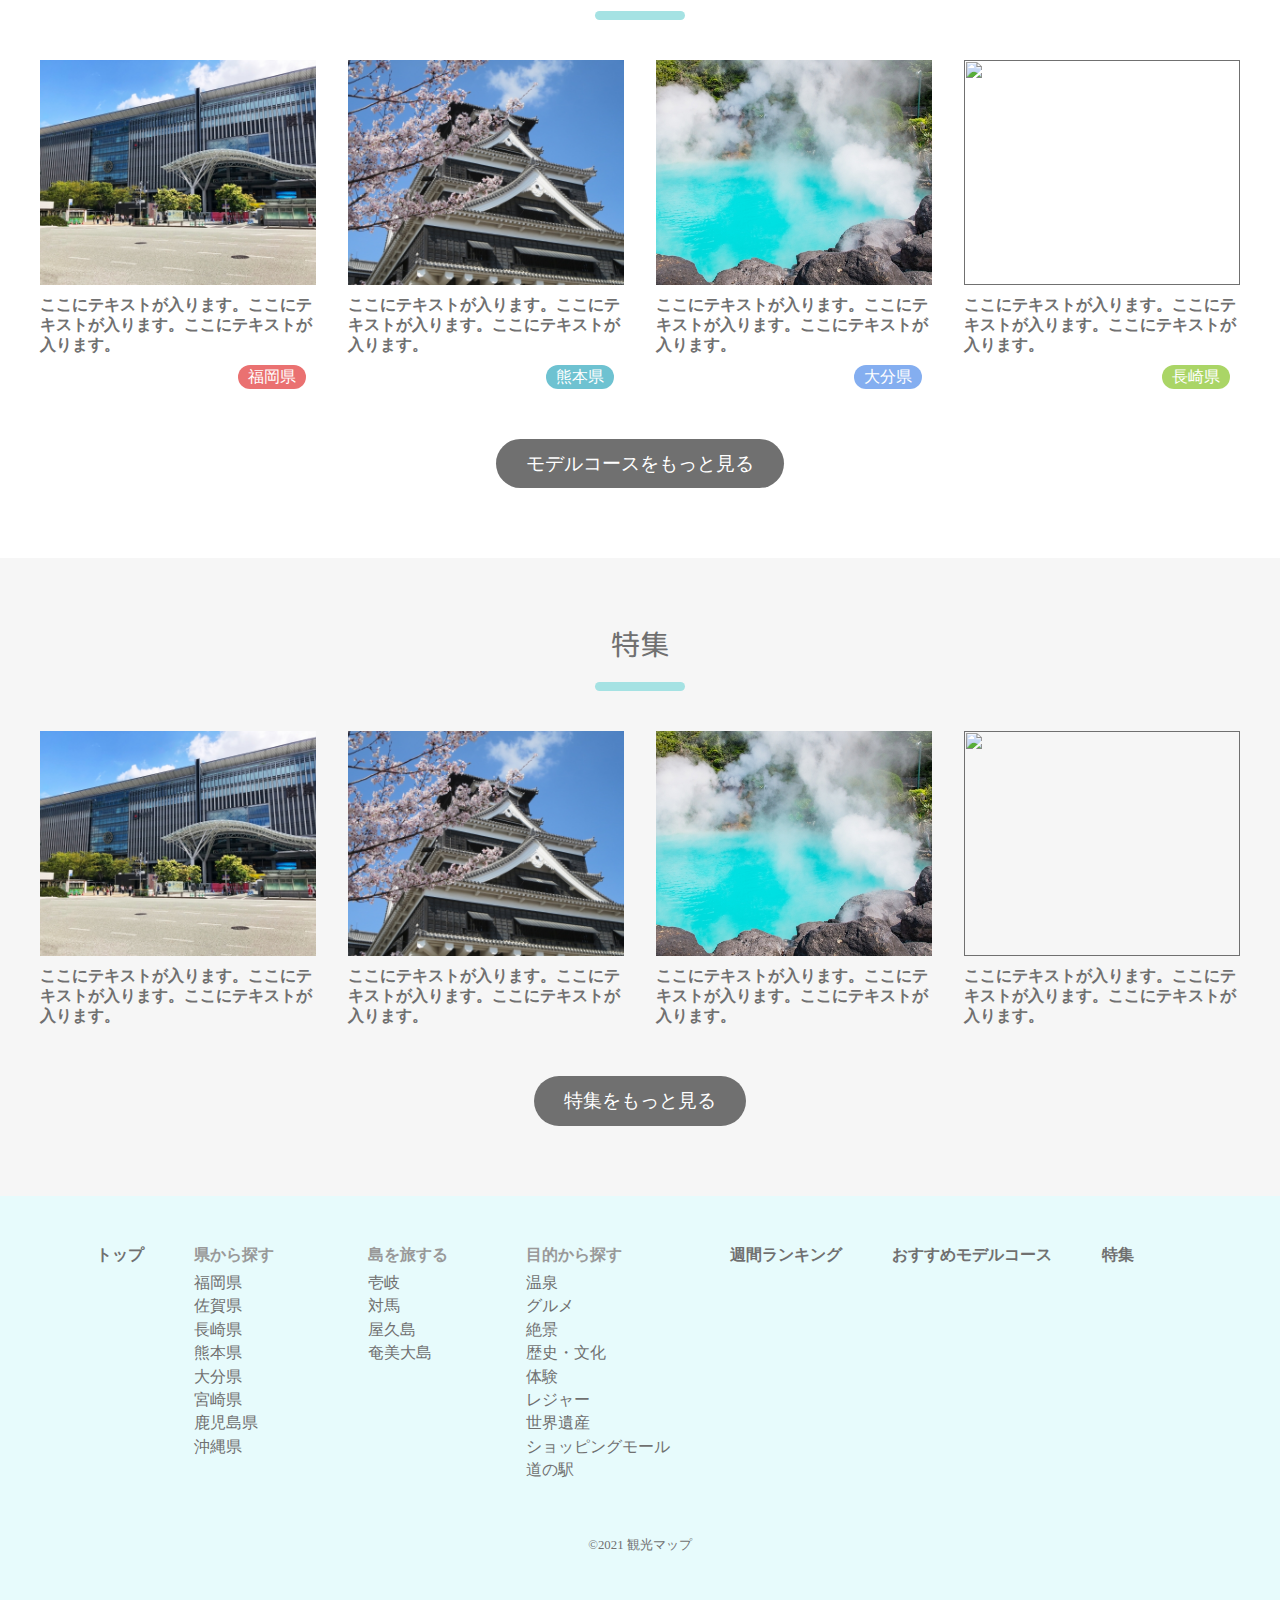
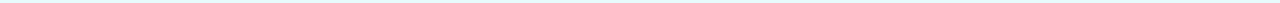
==== commit e5d70f1b: "「島を旅する」追加／メニュー・フッター追加" ====
--- a/index.html
+++ b/index.html
@@ -4,7 +4,8 @@
 <head>
     <meta charset="UTF-8">
     <meta name="viewport" content="width=device-width, initial-scale=1.0">
-    <title></title>
+    <title>観光マップ</title>
+    <link href="https://fonts.googleapis.com/css?family=M+PLUS+Rounded+1c" rel="stylesheet">
     <link rel="stylesheet" href="./css/reset.css">
     <link rel="stylesheet" href="./css/menu.css">
     <link rel="stylesheet" href="./css/style.css">
@@ -16,19 +17,65 @@
             <input type="checkbox" id="menu-btn-check">
             <label for="menu-btn-check" class="menu-btn"><span></span></label>
             <!--ここからメニュー-->
-            <div class="menu-content">
+            <nav class="menu-content">
                 <ul>
                     <li>
-                        <a href="#">メニューリンク1</a>
-                    </li>
-                    <li>
-                        <a href="#">メニューリンク2</a>
-                    </li>
-                    <li>
-                        <a href="#">メニューリンク3</a>
-                    </li>
+                        <a href="index.html">トップ</a>
+                    </li>
+                    <li><input id="acd-check1" class="acd-check" type="checkbox">
+                        <label class="acd-label" for="acd-check1">県から探す</label>
+                        <div class="acd-content">
+                            <ul>
+                                <li><a href="">福岡県</a></li>
+                                <li><a href="">佐賀県</a></li>
+                                <li><a href="">長崎県</a></li>
+                                <li><a href="">熊本県</a></li>
+                                <li><a href="">大分県</a></li>
+                                <li><a href="">宮崎県</a></li>
+                                <li><a href="">鹿児島県</a></li>
+                                <li><a href="">沖縄県</a></li>
+                            </ul>
+                        </div>
+                    </li>
+                    <li><input id="acd-check2" class="acd-check" type="checkbox">
+                        <label class="acd-label" for="acd-check2">島を旅する</label>
+                        <div class="acd-content">
+                            <ul>
+                                <li><a href="">壱岐</a></li>
+                                <li><a href="">対馬</a></li>
+                                <li><a href="">屋久島</a></li>
+                                <li><a href="">奄美大島</a></li>
+                            </ul>
+                        </div>
+                    </li>
+                    <li><input id="acd-check3" class="acd-check" type="checkbox">
+                        <label class="acd-label" for="acd-check3">目的から探す</label>
+                        <div class="acd-content">
+                            <ul>
+                                <li><a href="">温泉</a></li>
+                                <li><a href="">グルメ</a></li>
+                                <li><a href="">絶景</a></li>
+                                <li><a href="">歴史・文化</a></li>
+                                <li><a href="">体験</a></li>
+                                <li><a href="">レジャー</a></li>
+                                <li><a href="">世界遺産</a></li>
+                                <li><a href="">ショッピングモール</a></li>
+                                <li><a href="">道の駅</a></li>
+                            </ul>
+                        </div>
+                    </li>
+                    <li>
+                        <a href="#">週間ランキング</a>
+                    </li>
+                    <li>
+                        <a href="#">おすすめのモデルコース</a>
+                    </li>
+                    <li>
+                        <a href="#">特集</a>
+                    </li>
+
                 </ul>
-            </div>
+            </nav>
             <!--ここまでメニュー-->
         </div>
         <p class="header-logo">観光マップ<br>
@@ -52,6 +99,18 @@
                 <a href="" class="oita-btn">大分県</a>
                 <a href="" class="miyazaki-btn">宮崎県</a>
                 <a href="" class="kagosima-btn">鹿児島県</a>
+                <a href="" class="okinawa-btn">沖縄県</a>
+            </div>
+        </div>
+    </section>
+    <section>
+        <div class="container">
+            <h2>島を旅する</h2>
+            <div class="todohuken-btn">
+                <a href="" class="iki-btn">壱岐</a>
+                <a href="" class="tsushima-btn">対馬</a>
+                <a href="" class="yakushima-btn">屋久島</a>
+                <a href="" class="amami-btn">奄美大島</a>
             </div>
         </div>
     </section>
@@ -173,7 +232,50 @@
         </div>
     </section>
     <footer>
-        
+        <div class="container">
+            <nav class="footer-nav">
+                <ul>
+                    <li><a href="index.html">トップ</a></li>
+                    <li>県から探す
+                        <ul>
+                            <li><a href="">福岡県</a></li>
+                            <li><a href="">佐賀県</a></li>
+                            <li><a href="">長崎県</a></li>
+                            <li><a href="">熊本県</a></li>
+                            <li><a href="">大分県</a></li>
+                            <li><a href="">宮崎県</a></li>
+                            <li><a href="">鹿児島県</a></li>
+                            <li><a href="">沖縄県</a></li>
+                        </ul>
+                    </li>
+                    <li>島を旅する
+                        <ul>
+                            <li><a href="">壱岐</a></li>
+                            <li><a href="">対馬</a></li>
+                            <li><a href="">屋久島</a></li>
+                            <li><a href="">奄美大島</a></li>
+                        </ul>
+                    </li>
+                    <li>目的から探す
+                        <ul>
+                            <li><a href="">温泉</a></li>
+                            <li><a href="">グルメ</a></li>
+                            <li><a href="">絶景</a></li>
+                            <li><a href="">歴史・文化</a></li>
+                            <li><a href="">体験</a></li>
+                            <li><a href="">レジャー</a></li>
+                            <li><a href="">世界遺産</a></li>
+                            <li><a href="">ショッピングモール</a></li>
+                            <li><a href="">道の駅</a></li>
+                        </ul>
+                    </li>
+                    <li><a href="">週間ランキング</a></li>
+                    <li><a href="">おすすめモデルコース</a></li>
+                    <li><a href="">特集</a></li>
+                </ul>
+            </nav>
+            <p class="copy-right"><small>&copy;2021 観光マップ</small></p>
+        </div>
     </footer>
 </body>
 
--- a/css/menu.css
+++ b/css/menu.css
@@ -58,35 +58,24 @@
 -------------------------------*/
 
 .menu-content ul {
-    padding: 0 10px;
+    padding: 0;
 }
 
 .menu-content ul li {
-    border-bottom: solid 1px #3584bb;
+    border-bottom: solid 1px #ccc;
     list-style: none;
+    padding: 10px 30px;
+    color: #707070;
 }
-
 .menu-content ul li a {
     display: block;
     width: 100%;
     font-size: 15px;
     box-sizing: border-box;
-    color: #3584bb;
+    color: #707070;
     text-decoration: none;
     padding: 9px 15px 10px 0;
     position: relative;
-}
-
-.menu-content ul li a::before {
-    content: "";
-    width: 7px;
-    height: 7px;
-    border-top: solid 2px #3584bb;
-    border-right: solid 2px #3584bb;
-    transform: rotate(45deg);
-    position: absolute;
-    right: 11px;
-    top: 16px;
 }
 
 .menu-content {
@@ -94,10 +83,8 @@
     position: fixed;
     left: 0;
     top: -100%;
-    /*leftの値を変更してメニューを画面外へ*/
-    z-index: ;
-    background-color: #fff;
-    /*アニメーション設定*/
+    /*topの値を変更してメニューを画面外へ*/
+    background-color: #e7fbfc;
 }
 
 #menu-btn-check:checked~.menu-content {
@@ -105,6 +92,49 @@
     /*メニューを画面内へ*/
 }
 
+.acd-check{
+    display: none;
+}
+.acd-label{
+    display: block;
+    margin-bottom: 1px;
+    position: relative;
+    padding: 10px 0;
+}
+.acd-label:after{
+    box-sizing: border-box;
+    content: "+";
+    font-size: 2em;
+    display: block;
+    height: 59px;
+    padding: 10px 15px;
+    color: #707070;
+    position: absolute;
+    right: -20px;
+    top: -10px;
+}
+.acd-content{
+    display: block;
+    height: 0;
+    opacity: 0;
+    padding: 0 10px;
+    transition: .5s;
+    visibility: hidden;
+}
+.acd-content ul li{
+    border-bottom: none;
+    padding: 0 0 0 30px;
+}
+.acd-check:checked + .acd-label:after{
+    content: "×";
+}
+.acd-check:checked + .acd-label + .acd-content{
+    height: auto;
+    opacity: 1;
+    padding: 10px;
+    visibility: visible;
+}
+
 @media screen and (max-width:767px) {}
 
 @media screen and (min-width:768px) {}--- a/css/style.css
+++ b/css/style.css
@@ -37,18 +37,56 @@
     font-size: 2em;
     font-weight: bold;
     padding-top: 20px;
+    font-family: "M PLUS Rounded 1c";
 }
 
 .header-logo span {
     font-size: 0.7em;
 }
+
 /*-------------------------------
 フッターメニュー
 -------------------------------*/
-footer{
+
+footer {
     background-color: #e7fbfc;
-}
-
+    padding: 50px 0;
+}
+
+.footer-nav ul {
+    display: block;
+    margin-left: 10px;
+}
+
+.footer-nav ul li {
+    margin-bottom: 10px;
+    color: #999;
+    font-weight: bold;
+}
+
+.footer-nav ul li ul {
+    margin-top: 10px;
+    margin-right: 10px;
+    display: flex;
+    flex-wrap: wrap;
+}
+
+.footer-nav ul li ul li {
+    margin-left: 10px;
+    font-weight: normal;
+}
+
+.footer-nav ul li a, .footer-nav ul li ul li a {
+    color: #707070;
+}
+
+.footer-nav ul li a:hover, .footer-nav ul li ul li a:hover {
+    color: #74d8d9;
+}
+.copy-right{
+    margin-top: 50px;
+    text-align: center;
+}
 /*-------------------------------
 ヒーローイメージ
 -------------------------------*/
@@ -73,12 +111,14 @@
 .top-image-logo p {
     font-size: 1em;
     margin-bottom: 20px;
+    font-family: "M PLUS Rounded 1c";
 }
 
 .top-image-logo h1 {
     font-weight: bold;
     font-size: 2.5em;
     line-height: 1;
+    font-family: "M PLUS Rounded 1c";
 }
 
 .top-image-logo h1 span {
@@ -94,6 +134,7 @@
     text-align: center;
     font-size: 1.8em;
     margin-bottom: 70px;
+    font-family: "M PLUS Rounded 1c";
 }
 
 h2::before {
@@ -132,8 +173,10 @@
     color: #fff;
     font-size: 1.2em;
     background-blend-mode: multiply;
-}
-.todohuken-btn a:last-child{
+    font-family: "M PLUS Rounded 1c";
+}
+
+.todohuken-btn a:nth-child(7) {
     background-position: top center;
 }
 
@@ -141,7 +184,7 @@
     background: url(../img/fukuoka-img.jpg) rgba(0, 0, 0, 0.3);
 }
 
-.saga-btn{
+.saga-btn {
     background: url(../img/saga-img.jpg) rgba(0, 0, 0, 0.3);
 }
 
@@ -165,6 +208,26 @@
     background: url(../img/kagosima-img.jpg) rgba(0, 0, 0, 0.3);
 }
 
+.okinawa-btn {
+    background: url(../img/okinawa-img.jpg) rgba(0, 0, 0, 0.3);
+}
+
+.iki-btn {
+    background: url(../img/iki-img.jpg) rgba(0, 0, 0, 0.3);
+}
+
+.tsushima-btn {
+    background: url(../img/tsushima-img.jpg) rgba(0, 0, 0, 0.3);
+}
+
+.yakushima-btn {
+    background: url(../img/yakushima-img.jpg) rgba(0, 0, 0, 0.3);
+}
+
+.amami-btn {
+    background: url(../img/amami-img.jpg) rgba(0, 0, 0, 0.3);
+}
+
 /*-------------------------------
 目的から探す
 -------------------------------*/
@@ -225,7 +288,7 @@
     flex-wrap: wrap;
 }
 
-.ranking-card, .course-card, .special-card{
+.ranking-card, .course-card, .special-card {
     width: 48%;
     margin-bottom: 40px;
 }
@@ -233,7 +296,8 @@
 .ranking-card-img {
     position: relative;
 }
-.ranking-card-img a img, .course-card a img, .special-card a img{
+
+.ranking-card-img a img, .course-card a img, .special-card a img {
     width: 100%;
     height: 15vh;
     object-fit: cover;
@@ -271,7 +335,7 @@
     line-height: 1.25;
 }
 
-.ranking-card h3 a:hover, .course-card h3 a:hover, .special-box h3 a:hover{
+.ranking-card h3 a:hover, .course-card h3 a:hover, .special-box h3 a:hover {
     color: #333;
 }
 
@@ -294,7 +358,8 @@
 .read-more-btn a:hover {
     background-color: #333;
 }
-.special{
+
+.special {
     background-color: #f6f6f6;
     margin-top: 50px;
     padding-bottom: 70px;
@@ -303,7 +368,8 @@
 /*-------------------------------
 県のタグ
 -------------------------------*/
-.tag{
+
+.tag {
     text-align: end;
     margin-top: 10px;
 }
@@ -348,7 +414,6 @@
     background-color: #ea71a4;
 }
 
-
 @media screen and (max-width:767px) {}
 
 @media screen and (min-width:768px) {
@@ -360,10 +425,37 @@
         width: 100%;
     }
     /*-------------------------------
+フッターメニュー
+-------------------------------*/
+    .footer-nav ul {
+        display: flex;
+        justify-content: center;
+        margin-left: 0;
+    }
+    .footer-nav ul li {
+        font-weight: bold;
+        margin-right: 50px;
+        margin-bottom: 0;
+    }
+    .footer-nav ul li:nth-child(4) {
+        margin-right: 0px;
+    }
+    .footer-nav ul li ul {
+        display: block;
+    }
+    .footer-nav ul li ul li {
+        font-weight: normal;
+        margin-left: 0;
+        margin-bottom: 5px;
+    }
+    .footer-nav ul li a:hover, .footer-nav ul li ul li a:hover {
+        color: #74d8d9;
+    }
+    /*-------------------------------
 ヒーローイメージ
 -------------------------------*/
     .top-image {
-        height: 60vh;
+        height: 70vh;
     }
     .top-image-logo p {
         font-size: 2em;
@@ -377,7 +469,22 @@
     /*-------------------------------
 県から探す
 -------------------------------*/
-    .todohuken-btn a, .mokuteki-btn a {
+    .todohuken-btn {
+        justify-content: center;
+    }
+    .todohuken-btn a {
+        height: 20vh;
+        width: 23%;
+        margin-bottom: 20px;
+        font-size: 1.4em;
+    }
+    .todohuken-btn a {
+        margin-right: 2%;
+    }
+    .todohuken-btn a:nth-child(4n) {
+        margin-right: 0;
+    }
+    .mokuteki-btn a {
         height: 25vh;
         width: 32%;
         margin-bottom: 20px;
@@ -386,17 +493,17 @@
     /*-------------------------------
 週間ランキング/おすすめコースモデル
 -------------------------------*/
-    .ranking-box, .course-box{
+    .ranking-box, .course-box {
         flex-wrap: nowrap;
     }
     .ranking-card {
         width: 18%;
         margin-bottom: 0;
     }
-    .ranking-card-img a img{
+    .ranking-card-img a img {
         height: 20vh;
     }
-    .course-card, .special-card{
+    .course-card, .special-card {
         width: 23%;
         margin-bottom: 0;
     }
@@ -409,8 +516,8 @@
     /*-------------------------------
 県のタグ
 -------------------------------*/
-.todohuken-01, .todohuken-02, .todohuken-03, .todohuken-04, .todohuken-05, .todohuken-06, .todohuken-07, .todohuken-08 {
-    margin-right: 10px;
-    margin-bottom: 0;
-}
+    .todohuken-01, .todohuken-02, .todohuken-03, .todohuken-04, .todohuken-05, .todohuken-06, .todohuken-07, .todohuken-08 {
+        margin-right: 10px;
+        margin-bottom: 0;
+    }
 }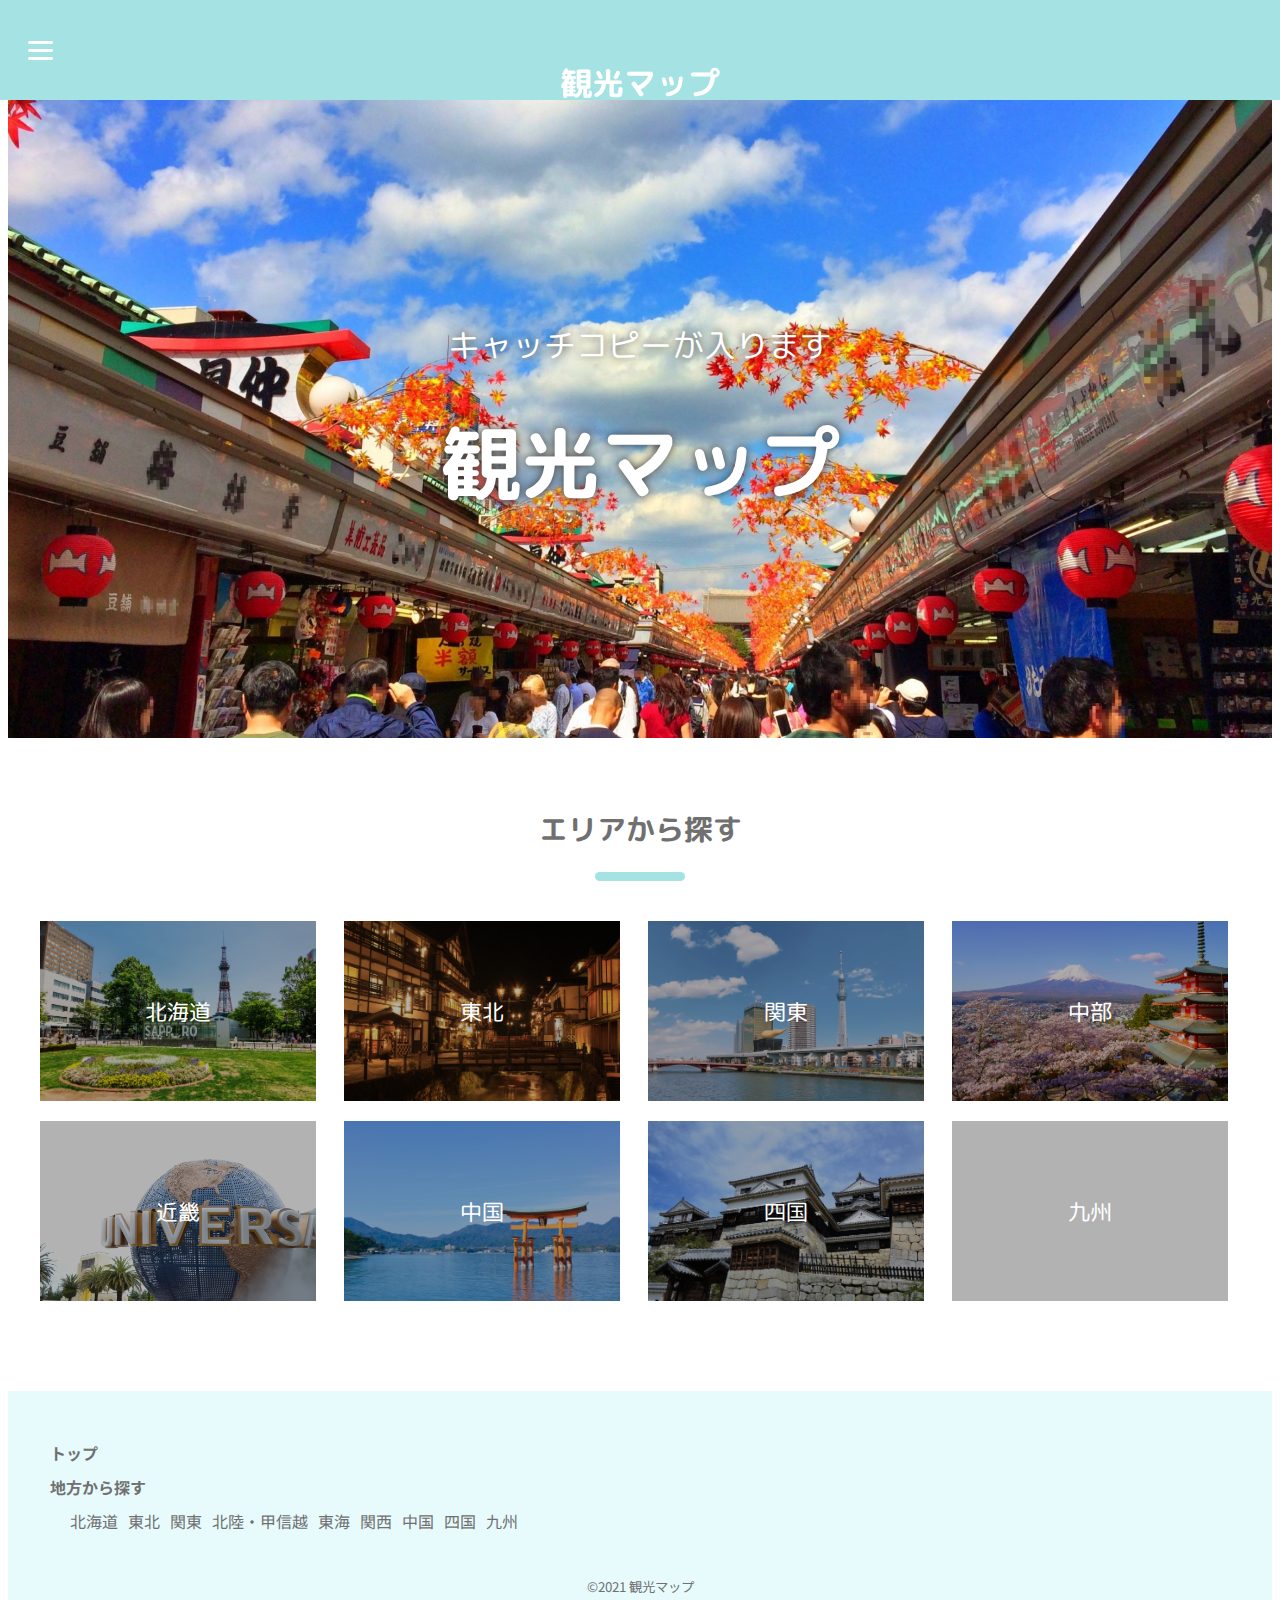
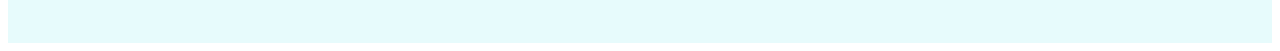
==== commit ae837b9c: "3月16日の作業" ====
--- a/index.html
+++ b/index.html
@@ -2,16 +2,26 @@
 <html lang="ja">
 
 <head>
+    <!-- Global site tag (gtag.js) - Google Analytics -->
+    <script async src="https://www.googletagmanager.com/gtag/js?id=G-GLJHV3QVRY"></script>
+    <script>
+        window.dataLayer = window.dataLayer || [];
+        function gtag() { dataLayer.push(arguments); }
+        gtag('js', new Date());
+
+        gtag('config', 'G-GLJHV3QVRY');
+    </script>
     <meta charset="UTF-8">
     <meta name="viewport" content="width=device-width, initial-scale=1.0">
     <title>観光マップ</title>
     <link href="https://fonts.googleapis.com/css?family=M+PLUS+Rounded+1c" rel="stylesheet">
-    <link rel="stylesheet" href="./css/reset.css">
+    <link href="https://cdn.jsdelivr.net/npm/bootstrap@5.0.0-beta2/dist/css/bootstrap.min.css" rel="stylesheet"
+        integrity="sha384-BmbxuPwQa2lc/FVzBcNJ7UAyJxM6wuqIj61tLrc4wSX0szH/Ev+nYRRuWlolflfl" crossorigin="anonymous">
     <link rel="stylesheet" href="./css/menu.css">
     <link rel="stylesheet" href="./css/style.css">
 </head>
 
-<body class="kyushu-top">
+<body id="zenkoku-top">
     <header>
         <div class="hamburger-menu">
             <input type="checkbox" id="menu-btn-check">
@@ -22,212 +32,47 @@
                     <li>
                         <a href="index.html">トップ</a>
                     </li>
-                    <li><input id="acd-check1" class="acd-check" type="checkbox">
-                        <label class="acd-label" for="acd-check1">県から探す</label>
+                    <li>
+                        <input id="acd-check1" class="acd-check" type="checkbox">
+                        <label class="acd-label" for="acd-check1">地方から探す</label>
                         <div class="acd-content">
                             <ul>
-                                <li><a href="">福岡県</a></li>
-                                <li><a href="">佐賀県</a></li>
-                                <li><a href="">長崎県</a></li>
-                                <li><a href="">熊本県</a></li>
-                                <li><a href="">大分県</a></li>
-                                <li><a href="">宮崎県</a></li>
-                                <li><a href="">鹿児島県</a></li>
-                                <li><a href="">沖縄県</a></li>
+                                <li><a href="">北海道</a></li>
+                                <li><a href="">東北</a></li>
+                                <li><a href="">関東</a></li>
+                                <li><a href="">北陸・甲信越</a></li>
+                                <li><a href="">東海</a></li>
+                                <li><a href="">関西</a></li>
+                                <li><a href="">中国</a></li>
+                                <li><a href="">四国</a></li>
+                                <li><a href="kyushu.html">九州</a></li>
                             </ul>
                         </div>
                     </li>
-                    <li><input id="acd-check2" class="acd-check" type="checkbox">
-                        <label class="acd-label" for="acd-check2">島を旅する</label>
-                        <div class="acd-content">
-                            <ul>
-                                <li><a href="">壱岐</a></li>
-                                <li><a href="">対馬</a></li>
-                                <li><a href="">屋久島</a></li>
-                                <li><a href="">奄美大島</a></li>
-                            </ul>
-                        </div>
-                    </li>
-                    <li><input id="acd-check3" class="acd-check" type="checkbox">
-                        <label class="acd-label" for="acd-check3">目的から探す</label>
-                        <div class="acd-content">
-                            <ul>
-                                <li><a href="">温泉</a></li>
-                                <li><a href="">グルメ</a></li>
-                                <li><a href="">絶景</a></li>
-                                <li><a href="">歴史・文化</a></li>
-                                <li><a href="">体験</a></li>
-                                <li><a href="">レジャー</a></li>
-                                <li><a href="">世界遺産</a></li>
-                                <li><a href="">ショッピングモール</a></li>
-                                <li><a href="">道の駅</a></li>
-                            </ul>
-                        </div>
-                    </li>
-                    <li>
-                        <a href="#">週間ランキング</a>
-                    </li>
-                    <li>
-                        <a href="#">おすすめのモデルコース</a>
-                    </li>
-                    <li>
-                        <a href="#">特集</a>
-                    </li>
-
                 </ul>
             </nav>
             <!--ここまでメニュー-->
         </div>
-        <p class="header-logo">観光マップ<br>
-            <span>九州</span></p>
+        <p class="header-logo"><a href="index.html">観光マップ</a></p>
     </header>
     <div class="top-image">
         <div class="top-image-logo">
             <p>キャッチコピーが入ります</p>
-            <h1>観光マップ<br>
-                <span>九州</span></h1>
+            <h1>観光マップ</h1>
         </div>
     </div>
     <section>
         <div class="container">
-            <h2>県から探す</h2>
+            <h2>エリアから探す</h2>
             <div class="todohuken-btn">
-                <a href="" class="fukuoka-btn">福岡県</a>
-                <a href="" class="saga-btn">佐賀県</a>
-                <a href="" class="nagasaki-btn">長崎県</a>
-                <a href="" class="kumamoto-btn">熊本県</a>
-                <a href="" class="oita-btn">大分県</a>
-                <a href="" class="miyazaki-btn">宮崎県</a>
-                <a href="" class="kagosima-btn">鹿児島県</a>
-                <a href="" class="okinawa-btn">沖縄県</a>
-            </div>
-        </div>
-    </section>
-    <section>
-        <div class="container">
-            <h2>島を旅する</h2>
-            <div class="todohuken-btn">
-                <a href="" class="iki-btn">壱岐</a>
-                <a href="" class="tsushima-btn">対馬</a>
-                <a href="" class="yakushima-btn">屋久島</a>
-                <a href="" class="amami-btn">奄美大島</a>
-            </div>
-        </div>
-    </section>
-    <section>
-        <div class="container">
-            <h2>目的から探す</h2>
-            <div class="mokuteki-btn">
-                <a href="" class="mokuteki-01">温泉</a>
-                <a href="" class="mokuteki-02">グルメ</a>
-                <a href="" class="mokuteki-03">絶景</a>
-                <a href="" class="mokuteki-04">歴史・文化</a>
-                <a href="" class="mokuteki-05">体験</a>
-                <a href="" class="mokuteki-06">レジャー</a>
-                <a href="" class="mokuteki-07">世界遺産</a>
-                <a href="" class="mokuteki-08">ショッピングモール</a>
-                <a href="" class="mokuteki-09">道の家</a>
-            </div>
-        </div>
-    </section>
-    <section>
-        <div class="container">
-            <h2> 週間ランキング</h2>
-            <div class="ranking-box">
-                <div class="ranking-card ranking-01">
-                    <div class="ranking-card-img">
-                        <a href=""><img src="./img/onsen.jpg" alt=""></a>
-                        <div>1</div>
-                    </div>
-                    <h3><a href="">ここにテキストが入ります。ここにテキストが入ります。ここにテキストが入ります。</a></h3>
-                </div>
-                <div class="ranking-card ranking-02">
-                    <div class="ranking-card-img">
-                        <a href=""><img src="./img/onsen.jpg" alt=""></a>
-                        <div>2</div>
-                    </div>
-                    <h3><a href="">ここにテキストが入ります。ここにテキストが入ります。ここにテキストが入ります。</a></h3>
-                </div>
-                <div class="ranking-card ranking-03">
-                    <div class="ranking-card-img">
-                        <a href=""><img src="./img/onsen.jpg" alt=""></a>
-                        <div>3</div>
-                    </div>
-                    <h3><a href="">ここにテキストが入ります。ここにテキストが入ります。ここにテキストが入ります。</a></h3>
-                </div>
-                <div class="ranking-card">
-                    <div class="ranking-card-img">
-                        <a href=""><img src="./img/onsen.jpg" alt=""></a>
-                        <div>4</div>
-                    </div>
-                    <h3><a href="">ここにテキストが入ります。ここにテキストが入ります。ここにテキストが入ります。</a></h3>
-                </div>
-                <div class="ranking-card">
-                    <div class="ranking-card-img">
-                        <a href=""><img src="./img/onsen.jpg" alt=""></a>
-                        <div>5</div>
-                    </div>
-                    <h3><a href="">ここにテキストが入ります。ここにテキストが入ります。ここにテキストが入ります。</a></h3>
-                </div>
-            </div>
-            <div class="read-more-btn">
-                <a href="">ランキングをもっと見る</a>
-            </div>
-        </div>
-    </section>
-    <section>
-        <div class="container">
-            <h2>おすすめモデルコース</h2>
-            <div class="course-box">
-                <div class="course-card">
-                    <a href=""><img src="./img/fukuoka-img.jpg" alt=""></a>
-                    <h3><a href="">ここにテキストが入ります。ここにテキストが入ります。ここにテキストが入ります。</a></h3>
-                    <p class="tag"><a href="" class="todohuken-01">福岡県</a></p>
-                </div>
-                <div class="course-card">
-                    <a href=""><img src="./img/kumamoto-img.jpg" alt=""></a>
-                    <h3><a href="">ここにテキストが入ります。ここにテキストが入ります。ここにテキストが入ります。</a></h3>
-                    <p class="tag"><a href="" class="todohuken-04">熊本県</a></p>
-                </div>
-                <div class="course-card">
-                    <a href=""><img src="./img/oita-img.jpg" alt=""></a>
-                    <h3><a href="">ここにテキストが入ります。ここにテキストが入ります。ここにテキストが入ります。</a></h3>
-                    <p class="tag"><a href="" class="todohuken-05">大分県</a></p>
-                </div>
-                <div class="course-card">
-                    <a href=""><img src="./img/nagasaki-img.jpg" alt=""></a>
-                    <h3><a href="">ここにテキストが入ります。ここにテキストが入ります。ここにテキストが入ります。</a></h3>
-                    <p class="tag"><a href="" class="todohuken-03">長崎県</a></p>
-                </div>
-            </div>
-            <div class="read-more-btn">
-                <a href="">モデルコースをもっと見る</a>
-            </div>
-        </div>
-    </section>
-    <section class="special">
-        <div class="container">
-            <h2>特集</h2>
-            <div class="special-box">
-                <div class="special-card">
-                    <a href=""><img src="./img/fukuoka-img.jpg" alt=""></a>
-                    <h3><a href="">ここにテキストが入ります。ここにテキストが入ります。ここにテキストが入ります。</a></h3>
-                </div>
-                <div class="special-card">
-                    <a href=""><img src="./img/kumamoto-img.jpg" alt=""></a>
-                    <h3><a href="">ここにテキストが入ります。ここにテキストが入ります。ここにテキストが入ります。</a></h3>
-                </div>
-                <div class="special-card">
-                    <a href=""><img src="./img/oita-img.jpg" alt=""></a>
-                    <h3><a href="">ここにテキストが入ります。ここにテキストが入ります。ここにテキストが入ります。</a></h3>
-                </div>
-                <div class="special-card">
-                    <a href=""><img src="./img/nagasaki-img.jpg" alt=""></a>
-                    <h3><a href="">ここにテキストが入ります。ここにテキストが入ります。ここにテキストが入ります。</a></h3>
-                </div>
-            </div>
-            <div class="read-more-btn">
-                <a href="">特集をもっと見る</a>
+                <a href="" class="hokkaido-btn">北海道</a>
+                <a href="" class="tohoku-btn">東北</a>
+                <a href="" class="kanto-btn">関東</a>
+                <a href="" class="chubu-btn">中部</a>
+                <a href="" class="kinki-btn">近畿</a>
+                <a href="" class="chugoku-btn">中国</a>
+                <a href="" class="shikoku-btn">四国</a>
+                <a href="kyushu.html" class="kyushu-btn">九州</a>
             </div>
         </div>
     </section>
@@ -235,43 +80,20 @@
         <div class="container">
             <nav class="footer-nav">
                 <ul>
-                    <li><a href="index.html">トップ</a></li>
-                    <li>県から探す
+                    <li><a href="">トップ</a></li>
+                    <li>地方から探す
                         <ul>
-                            <li><a href="">福岡県</a></li>
-                            <li><a href="">佐賀県</a></li>
-                            <li><a href="">長崎県</a></li>
-                            <li><a href="">熊本県</a></li>
-                            <li><a href="">大分県</a></li>
-                            <li><a href="">宮崎県</a></li>
-                            <li><a href="">鹿児島県</a></li>
-                            <li><a href="">沖縄県</a></li>
+                            <li><a href="">北海道</a></li>
+                            <li><a href="">東北</a></li>
+                            <li><a href="">関東</a></li>
+                            <li><a href="">北陸・甲信越</a></li>
+                            <li><a href="">東海</a></li>
+                            <li><a href="">関西</a></li>
+                            <li><a href="">中国</a></li>
+                            <li><a href="">四国</a></li>
+                            <li><a href="kyushu.html">九州</a></li>
                         </ul>
                     </li>
-                    <li>島を旅する
-                        <ul>
-                            <li><a href="">壱岐</a></li>
-                            <li><a href="">対馬</a></li>
-                            <li><a href="">屋久島</a></li>
-                            <li><a href="">奄美大島</a></li>
-                        </ul>
-                    </li>
-                    <li>目的から探す
-                        <ul>
-                            <li><a href="">温泉</a></li>
-                            <li><a href="">グルメ</a></li>
-                            <li><a href="">絶景</a></li>
-                            <li><a href="">歴史・文化</a></li>
-                            <li><a href="">体験</a></li>
-                            <li><a href="">レジャー</a></li>
-                            <li><a href="">世界遺産</a></li>
-                            <li><a href="">ショッピングモール</a></li>
-                            <li><a href="">道の駅</a></li>
-                        </ul>
-                    </li>
-                    <li><a href="">週間ランキング</a></li>
-                    <li><a href="">おすすめモデルコース</a></li>
-                    <li><a href="">特集</a></li>
                 </ul>
             </nav>
             <p class="copy-right"><small>&copy;2021 観光マップ</small></p>
--- a/css/menu.css
+++ b/css/menu.css
@@ -67,6 +67,7 @@
     padding: 10px 30px;
     color: #707070;
 }
+
 .menu-content ul li a {
     display: block;
     width: 100%;
@@ -82,7 +83,7 @@
     width: 100%;
     position: fixed;
     left: 0;
-    top: -100%;
+    top: -150%;
     /*topの値を変更してメニューを画面外へ*/
     background-color: #e7fbfc;
 }
@@ -107,11 +108,11 @@
     font-size: 2em;
     display: block;
     height: 59px;
-    padding: 10px 15px;
+    padding: 0 15px;
     color: #707070;
     position: absolute;
     right: -20px;
-    top: -10px;
+    top: -3px;
 }
 .acd-content{
     display: block;
@@ -126,7 +127,10 @@
     padding: 0 0 0 30px;
 }
 .acd-check:checked + .acd-label:after{
+    position: absolute;
+    top: 10px;
     content: "×";
+    font-size: 1.5em;
 }
 .acd-check:checked + .acd-label + .acd-content{
     height: auto;
--- a/css/style.css
+++ b/css/style.css
@@ -1,19 +1,31 @@
 @charset "utf-8";
+@import url("https://fonts.googleapis.com/css2?family=Noto+Sans+JP&display=swap");
 /*-------------------------------
 共通パーツ
 -------------------------------*/
 
 body {
     color: #707070;
+    font-family: "Noto Sans JP", "游ゴシック体", "Yu Gothic", yugothic, "ヒラギノ角ゴ Pro", "Hiragino Kaku Gothic Pro", "メイリオ", meiryo, "MS Pゴシック", "MS PGothic", sans-serif;
 }
 
 section {
-    padding: 70px 0 20px;
+    margin: 70px 0;
 }
 
 .container {
-    width: 90%;
+    width: 95%;
     margin: 0 auto;
+}
+
+a {
+    text-decoration: none;
+}
+
+ul {
+    margin: 0;
+    padding: 0;
+    list-style-type: none;
 }
 
 /*-------------------------------
@@ -30,16 +42,23 @@
     background-color: #a5e2e3;
 }
 
+#zenkoku-top .header-logo {
+    padding-top: 35px;
+}
+
 .header-logo {
     text-align: center;
     line-height: 1;
-    color: #fff;
     font-size: 2em;
     font-weight: bold;
     padding-top: 20px;
     font-family: "M PLUS Rounded 1c";
 }
 
+.header-logo a {
+    color: #ffffff;
+}
+
 .header-logo span {
     font-size: 0.7em;
 }
@@ -50,7 +69,7 @@
 
 footer {
     background-color: #e7fbfc;
-    padding: 50px 0;
+    padding: 50px 0 30px;
 }
 
 .footer-nav ul {
@@ -60,7 +79,6 @@
 
 .footer-nav ul li {
     margin-bottom: 10px;
-    color: #999;
     font-weight: bold;
 }
 
@@ -83,10 +101,25 @@
 .footer-nav ul li a:hover, .footer-nav ul li ul li a:hover {
     color: #74d8d9;
 }
-.copy-right{
-    margin-top: 50px;
+
+.copy-right {
+    margin-top: 30px;
     text-align: center;
 }
+
+/*-------------------------------
+パンくずリスト
+-------------------------------*/
+
+.breadcrumb {
+    padding-top: 50px;
+}
+
+.breadcrumb li a {
+    color: #707070;
+    text-decoration: none;
+}
+
 /*-------------------------------
 ヒーローイメージ
 -------------------------------*/
@@ -97,10 +130,19 @@
     align-items: center;
     padding-top: 100px;
     width: 100%;
-    height: 50vh;
-    background-image: url(../img/top-img.jpg);
     background-size: cover;
     background-position: bottom center;
+}
+
+#zenkoku-top .top-image {
+    height: 50vh;
+    background-image: url(../img/zenkoku-top.jpg);
+    background-position: center;
+}
+
+#kyushu-top .top-image {
+    height: 50vh;
+    background-image: url(../img//kyushu/top-img.jpg);
 }
 
 .top-image-logo {
@@ -112,6 +154,7 @@
     font-size: 1em;
     margin-bottom: 20px;
     font-family: "M PLUS Rounded 1c";
+    text-shadow: 0px 0px 10px #3d3d3d;
 }
 
 .top-image-logo h1 {
@@ -119,6 +162,14 @@
     font-size: 2.5em;
     line-height: 1;
     font-family: "M PLUS Rounded 1c";
+    border: none;
+    width: 100%;
+    padding: 0;
+    text-shadow: 0px 0px 10px #3d3d3d;
+}
+
+.top-image-logo h1::before, .top-image-logo h1::after {
+    border: none;
 }
 
 .top-image-logo h1 span {
@@ -151,8 +202,12 @@
     border-radius: 999px;
 }
 
-/*-------------------------------
-県から探す
+h4 {
+    font-size: 1.2em;
+}
+
+/*-------------------------------
+県から探す(全国)
 -------------------------------*/
 
 .todohuken-btn, .mokuteki-btn {
@@ -176,56 +231,92 @@
     font-family: "M PLUS Rounded 1c";
 }
 
-.todohuken-btn a:nth-child(7) {
+.hokkaido-btn {
+    background: url(../img/hokkaido-img.jpg) rgba(0, 0, 0, 0.3);
+}
+
+.tohoku-btn {
+    background: url(../img/tohoku-img.jpg) rgba(0, 0, 0, 0.3);
+}
+
+.kanto-btn {
+    background: url(../img/kanto-img.jpg) rgba(0, 0, 0, 0.3);
+}
+
+.chubu-btn {
+    background: url(../img/chubu-img.jpg) rgba(0, 0, 0, 0.3);
+}
+
+.kinki-btn {
+    background: url(../img/kinki-img.jpg) rgba(0, 0, 0, 0.3);
+}
+
+.chugoku-btn {
+    background: url(../img/chugoku-img.jpg) rgba(0, 0, 0, 0.3);
+}
+
+.shikoku-btn {
+    background: url(../img/shikoku-img.jpg) rgba(0, 0, 0, 0.3);
+}
+
+.kyushu-btn {
+    background: url(../img/kyushu-img.jpg) rgba(0, 0, 0, 0.3);
+}
+
+/*-------------------------------
+県から探す(九州)
+-------------------------------*/
+
+#kyushu-top .todohuken-btn a:nth-child(7) {
     background-position: top center;
 }
 
 .fukuoka-btn {
-    background: url(../img/fukuoka-img.jpg) rgba(0, 0, 0, 0.3);
+    background: url(../img/kyushu/fukuoka-img.jpg) rgba(0, 0, 0, 0.3);
 }
 
 .saga-btn {
-    background: url(../img/saga-img.jpg) rgba(0, 0, 0, 0.3);
+    background: url(../img/kyushu/saga-img.jpg) rgba(0, 0, 0, 0.3);
 }
 
 .nagasaki-btn {
-    background: url(../img/nagasaki-img.jpg) rgba(0, 0, 0, 0.3);
+    background: url(../img/kyushu/nagasaki-img.jpg) rgba(0, 0, 0, 0.3);
 }
 
 .kumamoto-btn {
-    background: url(../img/kumamoto-img.jpg) rgba(0, 0, 0, 0.3);
+    background: url(../img/kyushu/kumamoto-img.jpg) rgba(0, 0, 0, 0.3);
 }
 
 .oita-btn {
-    background: url(../img/oita-img.jpg) rgba(0, 0, 0, 0.3);
+    background: url(../img/kyushu/oita-img.jpg) rgba(0, 0, 0, 0.3);
 }
 
 .miyazaki-btn {
-    background: url(../img/miyazaki-img.jpg) rgba(0, 0, 0, 0.3);
+    background: url(../img/kyushu/miyazaki-img.jpg) rgba(0, 0, 0, 0.3);
 }
 
 .kagosima-btn {
-    background: url(../img/kagosima-img.jpg) rgba(0, 0, 0, 0.3);
+    background: url(../img/kyushu/kagosima-img.jpg) rgba(0, 0, 0, 0.3);
 }
 
 .okinawa-btn {
-    background: url(../img/okinawa-img.jpg) rgba(0, 0, 0, 0.3);
+    background: url(../img/kyushu/okinawa-img.jpg) rgba(0, 0, 0, 0.3);
 }
 
 .iki-btn {
-    background: url(../img/iki-img.jpg) rgba(0, 0, 0, 0.3);
+    background: url(../img/kyushu/iki-img.jpg) rgba(0, 0, 0, 0.3);
 }
 
 .tsushima-btn {
-    background: url(../img/tsushima-img.jpg) rgba(0, 0, 0, 0.3);
+    background: url(../img/kyushu/tsushima-img.jpg) rgba(0, 0, 0, 0.3);
 }
 
 .yakushima-btn {
-    background: url(../img/yakushima-img.jpg) rgba(0, 0, 0, 0.3);
+    background: url(../img/kyushu/yakushima-img.jpg) rgba(0, 0, 0, 0.3);
 }
 
 .amami-btn {
-    background: url(../img/amami-img.jpg) rgba(0, 0, 0, 0.3);
+    background: url(../img/kyushu/amami-img.jpg) rgba(0, 0, 0, 0.3);
 }
 
 /*-------------------------------
@@ -243,52 +334,52 @@
 }
 
 .mokuteki-01 {
-    background: url(../img/onsen.jpg) rgba(0, 0, 0, 0.3);
+    background: url(../img/kyushu/onsen.jpg) rgba(0, 0, 0, 0.3);
 }
 
 .mokuteki-02 {
-    background: url(../img/food.jpg) rgba(0, 0, 0, 0.3);
+    background: url(../img/kyushu/food.jpg) rgba(0, 0, 0, 0.3);
 }
 
 .mokuteki-03 {
-    background: url(../img/zekkei.jpg) rgba(0, 0, 0, 0.3);
+    background: url(../img/kyushu/zekkei.jpg) rgba(0, 0, 0, 0.3);
 }
 
 .mokuteki-04 {
-    background: url(../img/rekishi.jpg) rgba(0, 0, 0, 0.3);
+    background: url(../img/kyushu/rekishi.jpg) rgba(0, 0, 0, 0.3);
 }
 
 .mokuteki-05 {
-    background: url(../img/taiken.jpg) rgba(0, 0, 0, 0.3);
+    background: url(../img/kyushu/taiken.jpg) rgba(0, 0, 0, 0.3);
 }
 
 .mokuteki-06 {
-    background: url(../img/leisure.jpg) rgba(0, 0, 0, 0.3);
+    background: url(../img/kyushu/leisure.jpg) rgba(0, 0, 0, 0.3);
 }
 
 .mokuteki-07 {
-    background: url(../img/sekaiisan.jpg) rgba(0, 0, 0, 0.3);
+    background: url(../img/kyushu/sekaiisan.jpg) rgba(0, 0, 0, 0.3);
 }
 
 .mokuteki-08 {
-    background: url(../img/shopping.jpg) rgba(0, 0, 0, 0.3);
+    background: url(../img/kyushu/shopping.jpg) rgba(0, 0, 0, 0.3);
 }
 
 .mokuteki-09 {
-    background: url(../img/mitinoie.jpg) rgba(0, 0, 0, 0.3);
+    background: url(../img/kyushu/mitinoie.jpg) rgba(0, 0, 0, 0.3);
 }
 
 /*-------------------------------
 週間ランキング/おすすめコースモデル/特集
 -------------------------------*/
 
-.ranking-box, .course-box, .special-box {
+.ranking-box {
     display: flex;
     justify-content: space-between;
     flex-wrap: wrap;
 }
 
-.ranking-card, .course-card, .special-card {
+.ranking-card {
     width: 48%;
     margin-bottom: 40px;
 }
@@ -297,7 +388,7 @@
     position: relative;
 }
 
-.ranking-card-img a img, .course-card a img, .special-card a img {
+.ranking-card-img a img {
     width: 100%;
     height: 15vh;
     object-fit: cover;
@@ -329,14 +420,8 @@
     background-color: #b7a39a;
 }
 
-.ranking-card h3, .course-card h3, .special-card h3 {
-    margin-top: 10px;
-    font-weight: bold;
-    line-height: 1.25;
-}
-
-.ranking-card h3 a:hover, .course-card h3 a:hover, .special-box h3 a:hover {
-    color: #333;
+.ranking-card .card-body {
+    background-color: #fff;
 }
 
 .read-more-btn {
@@ -362,24 +447,40 @@
 .special {
     background-color: #f6f6f6;
     margin-top: 50px;
+    padding-top: 70px;
     padding-bottom: 70px;
-}
-
-/*-------------------------------
-県のタグ
--------------------------------*/
-
-.tag {
+    margin-bottom: 0;
+}
+
+/*-------------------------------
+県のタグ/タグ
+-------------------------------*/
+
+.ken-tag, .tag {
+    margin-top: 20px;
+}
+
+.ken-tag {
     text-align: end;
-    margin-top: 10px;
-}
-
-.todohuken-01, .todohuken-02, .todohuken-03, .todohuken-04, .todohuken-05, .todohuken-06, .todohuken-07, .todohuken-08 {
+}
+
+.ken-tag a, .tag a {
     display: inline-block;
-    padding: 3px 10px;
+    padding: 3px 10px 5px;
     border-radius: 999px;
     color: #fff;
     font-size: 1em;
+    line-height: 1;
+}
+
+.tag a::before {
+    content: "#";
+}
+
+.tag a {
+    background-color: #3c8b8c;
+    margin-bottom: 5px;
+    margin-right: 5px;
 }
 
 .todohuken-01 {
@@ -414,6 +515,131 @@
     background-color: #ea71a4;
 }
 
+/*-------------------------------
+個別ページのデザイン
+-------------------------------*/
+
+.tag-area {
+    text-align: end;
+    margin-top: 30px;
+}
+
+.tag-area a {
+    display: inline-block;
+    position: relative;
+    padding: 3px 15px 5px 30px;
+    border-radius: 999px;
+    color: #fff;
+    font-size: 1em;
+    line-height: 1.25;
+}
+
+.tag-area a::before {
+    position: absolute;
+    font-family: "Font Awesome 5 Free";
+    content: '\f3c5';
+    font-weight: 900;
+    left: 12px;
+}
+
+.page-head {
+    margin-top: 20px;
+}
+
+.page-head h1 {
+    font-size: 1.9em;
+    font-weight: bold;
+    border-bottom: #707070 1px solid;
+    line-height: 1.25;
+    padding-bottom: 10px;
+}
+
+.tag-genre {
+    display: flex;
+    margin-bottom: 30px;
+}
+
+.tag-genre li {
+    margin-right: 10px;
+}
+
+.tag-genre li a {
+    color: #a5e2e3;
+}
+
+.tag-genre li a::before {
+    content: "＃";
+}
+.overview-right h2{
+    margin-top: 10px;
+    text-align: left;
+    font-family: "Noto Sans JP", "游ゴシック体", "Yu Gothic", yugothic, "ヒラギノ角ゴ Pro", "Hiragino Kaku Gothic Pro", "メイリオ", meiryo, "MS Pゴシック", "MS PGothic", sans-serif;
+    line-height: 1.5;
+    font-size: 1.5em;
+}
+.overview-right h2::before {
+    content: none;
+}
+.overview-right h2{
+    margin-top: 10px;
+    margin-bottom: 30px;
+    text-align: left;
+    font-family: "Noto Sans JP", "游ゴシック体", "Yu Gothic", yugothic, "ヒラギノ角ゴ Pro", "Hiragino Kaku Gothic Pro", "メイリオ", meiryo, "MS Pゴシック", "MS PGothic", sans-serif;
+    line-height: 1.5;
+    font-size: 1.5em;
+    font-weight: bold;
+}
+.information-box{
+    background-color: #f6f6f6;
+    padding: 30px 0;
+}
+.information-box dl{
+    padding: 0 5% 5px;
+}
+.information-box dl dt{
+    font-weight: bold;
+    font-size: 1.05em;
+    margin-bottom: 10px;
+}
+.information-box dl dt i{
+    font-size: 1.2em;
+    margin-right: 5px;
+}
+.information-box dl dd dl{
+    padding: 0;
+    margin-bottom: 15px;
+    border-bottom: none;
+}
+.information-box dl dd dl:last-child{
+    margin-bottom: 0;
+}
+.information-box dl dd dl dt{
+    font-size: 1em;
+    font-weight: normal;
+}
+
+.map iframe{
+    width: 100%;
+    height: 500px;
+}
+.kuchikomi-card{
+    border: #707070 1px solid;
+    padding: 20px;
+}
+.sns-btn{
+    display: flex;
+    justify-content: center;
+}
+.sns-btn div{
+    margin-top: 0;
+    margin-right: 10px;
+}
+.line-it-button{
+    margin-top: 4px;
+}
+.sns-btn div:last-child{
+    margin-right: 0;
+}
 @media screen and (max-width:767px) {}
 
 @media screen and (min-width:768px) {
@@ -424,37 +650,16 @@
         max-width: 1200px;
         width: 100%;
     }
+    .pc-none {
+        display: none;
+    }
     /*-------------------------------
 フッターメニュー
 -------------------------------*/
-    .footer-nav ul {
-        display: flex;
-        justify-content: center;
-        margin-left: 0;
-    }
-    .footer-nav ul li {
-        font-weight: bold;
-        margin-right: 50px;
-        margin-bottom: 0;
-    }
-    .footer-nav ul li:nth-child(4) {
-        margin-right: 0px;
-    }
-    .footer-nav ul li ul {
-        display: block;
-    }
-    .footer-nav ul li ul li {
-        font-weight: normal;
-        margin-left: 0;
-        margin-bottom: 5px;
-    }
-    .footer-nav ul li a:hover, .footer-nav ul li ul li a:hover {
-        color: #74d8d9;
-    }
     /*-------------------------------
 ヒーローイメージ
 -------------------------------*/
-    .top-image {
+    #zenkoku-top .top-image, #kyushu-top .top-image {
         height: 70vh;
     }
     .top-image-logo p {
@@ -467,10 +672,18 @@
         line-height: 1;
     }
     /*-------------------------------
+全国トップ検索
+-------------------------------*/
+    .top-menu {
+        width: 50%;
+        margin: 0 auto;
+        padding: 20px 50px;
+    }
+    /*-------------------------------
 県から探す
 -------------------------------*/
     .todohuken-btn {
-        justify-content: center;
+        justify-content: left;
     }
     .todohuken-btn a {
         height: 20vh;
@@ -479,7 +692,7 @@
         font-size: 1.4em;
     }
     .todohuken-btn a {
-        margin-right: 2%;
+        margin-right: 2.33%;
     }
     .todohuken-btn a:nth-child(4n) {
         margin-right: 0;
@@ -493,19 +706,22 @@
     /*-------------------------------
 週間ランキング/おすすめコースモデル
 -------------------------------*/
-    .ranking-box, .course-box {
-        flex-wrap: nowrap;
+    .course-box, .special-box {
+        justify-content: left;
+        text-decoration: none;
     }
     .ranking-card {
         width: 18%;
-        margin-bottom: 0;
     }
     .ranking-card-img a img {
         height: 20vh;
     }
     .course-card, .special-card {
         width: 23%;
-        margin-bottom: 0;
+        margin-right: 2.33%;
+    }
+    .course-card:nth-child(4n), .special-card:nth-child(4n) {
+        margin-right: 0;
     }
     .course-card a img, .special-card a img {
         height: 25vh;
@@ -520,4 +736,63 @@
         margin-right: 10px;
         margin-bottom: 0;
     }
+    /*-------------------------------
+各県のおすすめ
+-------------------------------*/
+    .special-box-big .special-card {
+        width: 23%;
+        margin-bottom: 0;
+    }
+    .special-box-big .special-card a img {
+        height: 25vh;
+    }
+    /*-------------------------------
+個別ページのデザイン
+-------------------------------*/
+    .overview{
+        display: flex;
+        justify-content: space-between;
+    }
+.overview-left{
+    width: 63%;
+}
+.overview-right{
+    width: 35%;
+}
+.overview-right h2{
+    margin-top: 0;
+}
+.information-box{
+    width: 65%;
+    margin: 0 auto;
+}
+.information-box dl{
+    display: flex;
+}
+.information-box dl dt{
+    width: 30%;
+    padding-left: 10px;
+}
+.information-box dl dd{
+    width: 58%;
+    padding-right: 10px;
+}
+.information-box dl dd dl{
+    display: block;
+    width: 100%;
+    margin-bottom: 15px;
+    padding: 0;
+}
+
+.information-box dl dd dl dt{
+    width: 100%;
+    padding-left: 0;
+}
+.information-box dl dd dl dd{
+    width: 100%;
+}
+.information-box dl dd dl{
+    padding: 0;
+    margin-bottom: 15px;
+}
 }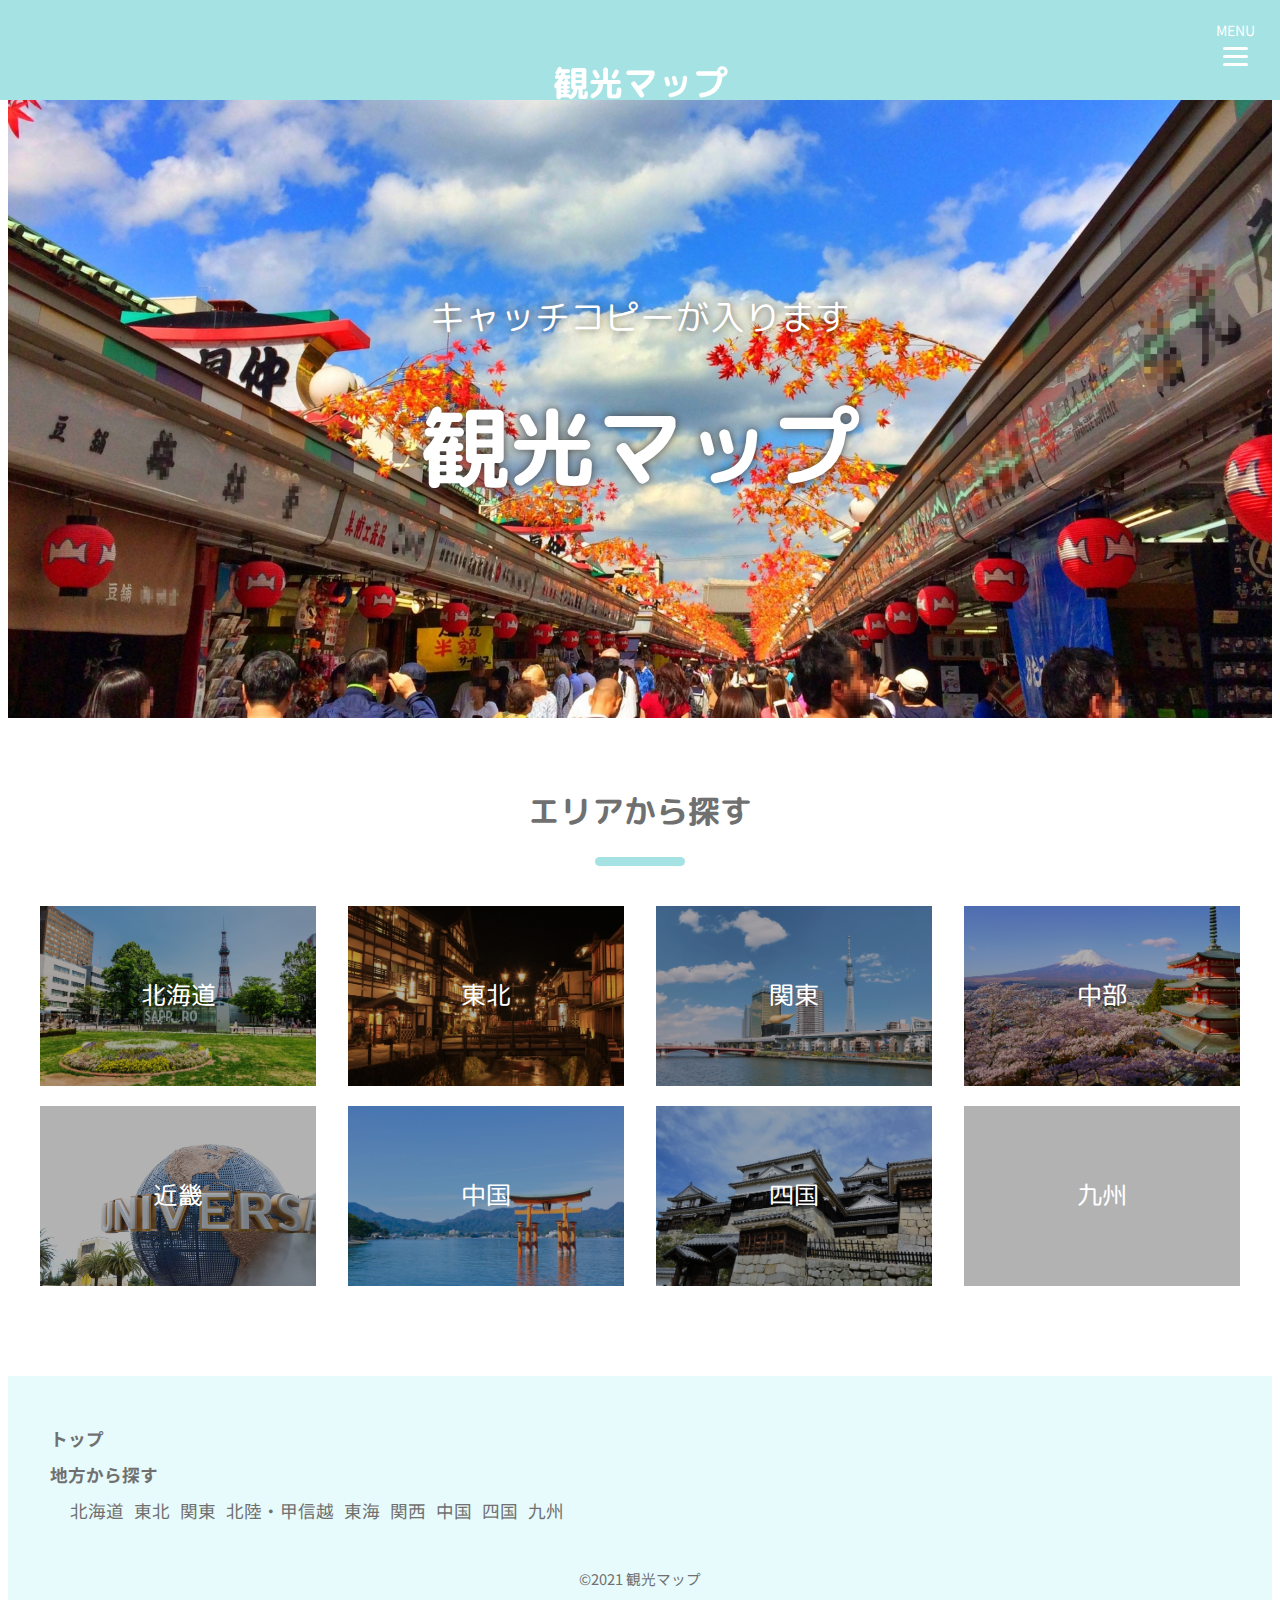
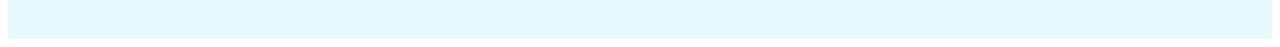
==== commit 50714e7f: "メニューボタンの変更、スマホ版ヘッダーのサイズ変更" ====
--- a/index.html
+++ b/index.html
@@ -17,6 +17,7 @@
     <link href="https://fonts.googleapis.com/css?family=M+PLUS+Rounded+1c" rel="stylesheet">
     <link href="https://cdn.jsdelivr.net/npm/bootstrap@5.0.0-beta2/dist/css/bootstrap.min.css" rel="stylesheet"
         integrity="sha384-BmbxuPwQa2lc/FVzBcNJ7UAyJxM6wuqIj61tLrc4wSX0szH/Ev+nYRRuWlolflfl" crossorigin="anonymous">
+    <link href="https://use.fontawesome.com/releases/v5.6.1/css/all.css" rel="stylesheet">
     <link rel="stylesheet" href="./css/menu.css">
     <link rel="stylesheet" href="./css/style.css">
 </head>
@@ -25,7 +26,10 @@
     <header>
         <div class="hamburger-menu">
             <input type="checkbox" id="menu-btn-check">
-            <label for="menu-btn-check" class="menu-btn"><span></span></label>
+            <label for="menu-btn-check" class="menu-btn">
+                <p class="menu-text">MENU</p>
+                <span></span>
+            </label>
             <!--ここからメニュー-->
             <nav class="menu-content">
                 <ul>
--- a/css/menu.css
+++ b/css/menu.css
@@ -5,15 +5,20 @@
 
 .menu-btn {
     position: fixed;
-    top: 20px;
-    left: 10px;
+    bottom: 0;
+    right: 0px;
     display: flex;
     height: 60px;
     width: 60px;
     justify-content: center;
-    align-items: center;
-    z-index: 90;
-    background-color: #a5e2e3;
+    z-index: 100;
+    background-color: rgba(0, 0, 0, 0.7);
+}
+
+.menu-text {
+    color: #ffffff;
+    font-size: 0.8em;
+    margin-top: 5px;
 }
 
 .menu-btn span, .menu-btn span:before, .menu-btn span:after {
@@ -26,12 +31,20 @@
     position: absolute;
 }
 
+.menu-btn span {
+    top: 35px;
+}
+
 .menu-btn span:before {
     bottom: 8px;
 }
 
 .menu-btn span:after {
     top: 8px;
+}
+
+#menu-btn-check:checked~.menu-btn {
+    background-color: rgba(255, 255, 255, 0);
 }
 
 #menu-btn-check:checked~.menu-btn span {
@@ -62,59 +75,68 @@
 }
 
 .menu-content ul li {
-    border-bottom: solid 1px #ccc;
     list-style: none;
-    padding: 10px 30px;
-    color: #707070;
+    padding: 20px 30px;
+    color: #ffffff;
 }
 
 .menu-content ul li a {
     display: block;
     width: 100%;
-    font-size: 15px;
     box-sizing: border-box;
-    color: #707070;
+    color: #ffffff;
     text-decoration: none;
-    padding: 9px 15px 10px 0;
     position: relative;
 }
 
+.menu-content ul li ul li {
+    padding: 10px 30px 0;
+}
+
 .menu-content {
+    z-index: 99;
     width: 100%;
+    padding: 30px 0 0;
+    height: 100vh;
     position: fixed;
     left: 0;
-    top: -150%;
+    bottom: -150%;
     /*topの値を変更してメニューを画面外へ*/
-    background-color: #e7fbfc;
+    background-color: rgba(0, 0, 0, 0.7);
+    transition: .5s;
 }
 
 #menu-btn-check:checked~.menu-content {
-    top: 100px;
+    bottom: 0;
     /*メニューを画面内へ*/
 }
 
-.acd-check{
+.acd-check {
     display: none;
 }
-.acd-label{
+
+.acd-label {
     display: block;
     margin-bottom: 1px;
     position: relative;
-    padding: 10px 0;
-}
-.acd-label:after{
+    padding: 0;
+}
+
+.acd-label:after {
     box-sizing: border-box;
-    content: "+";
-    font-size: 2em;
+    font-family: "Font Awesome 5 Free";
+    content: '\f078';
+    font-weight: 900;
     display: block;
     height: 59px;
     padding: 0 15px;
-    color: #707070;
+    color: #ffffff;
     position: absolute;
     right: -20px;
-    top: -3px;
-}
-.acd-content{
+    top: 0;
+}
+
+.acd-content {
     display: block;
     height: 0;
     opacity: 0;
@@ -122,17 +144,21 @@
     transition: .5s;
     visibility: hidden;
 }
-.acd-content ul li{
+
+.acd-content ul li {
     border-bottom: none;
     padding: 0 0 0 30px;
 }
-.acd-check:checked + .acd-label:after{
+
+.acd-check:checked+.acd-label:after {
     position: absolute;
-    top: 10px;
-    content: "×";
-    font-size: 1.5em;
-}
-.acd-check:checked + .acd-label + .acd-content{
+    top: -5px;
+    font-family: "Font Awesome 5 Free";
+    content: '\f077';
+    font-weight: 900;
+}
+
+.acd-check:checked+.acd-label+.acd-content {
     height: auto;
     opacity: 1;
     padding: 10px;
@@ -141,4 +167,125 @@
 
 @media screen and (max-width:767px) {}
 
-@media screen and (min-width:768px) {}+@media screen and (min-width:768px) {
+    /*-------------------------------
+ハンバーガーボタン
+-------------------------------*/
+    .menu-btn {
+        position: fixed;
+        top: 15px;
+        right: 15px;
+        display: flex;
+        height: 60px;
+        width: 60px;
+        justify-content: center;
+        z-index: 150;
+        background-color: #a5e2e3;
+    }
+    .menu-text {
+        color: #ffffff;
+    }
+    .menu-btn span, .menu-btn span:before, .menu-btn span:after {
+        content: '';
+        display: block;
+        height: 3px;
+        width: 25px;
+        border-radius: 3px;
+        background-color: #fff;
+        position: absolute;
+    }
+    .menu-btn span {
+        top: 40px;
+    }
+    .menu-btn span:before {
+        bottom: 8px;
+    }
+    .menu-btn span:after {
+        top: 8px;
+    }
+    #menu-btn-check:checked~.menu-btn span {
+        background-color: rgba(255, 255, 255, 0);
+        /*メニューオープン時は真ん中の線を透明にする*/
+    }
+    #menu-btn-check:checked~.menu-btn span::before {
+        bottom: 0;
+        transform: rotate(45deg);
+    }
+    #menu-btn-check:checked~.menu-btn span::after {
+        top: 0;
+        transform: rotate(-45deg);
+    }
+    #menu-btn-check {
+        display: none;
+    }
+    /*-------------------------------
+メニュー
+-------------------------------*/
+    .menu-content ul {
+        padding: 0;
+        background-color: #e7fbfc;
+    }
+    .menu-content ul li {
+        border-bottom: solid 1px #ccc;
+        list-style: none;
+        padding: 20px 30px;
+        color: #707070;
+    }
+    .menu-content ul li a {
+        display: block;
+        width: 100%;
+        box-sizing: border-box;
+        color: #707070;
+        text-decoration: none;
+        position: relative;
+    }
+    .menu-content ul li ul li {
+        padding: 10px 30px 0;
+    }
+    .menu-content {
+        z-index: 80;
+        width: 100%;
+        padding: 0;
+        position: fixed;
+        height: 0;
+        left: 0;
+        /*topの値を変更してメニューを画面外へ*/
+        background-color: #e7fbfc;
+        opacity: 0;
+    }
+    #menu-btn-check:checked~.menu-content {
+        top: 100px;
+        opacity: 1;
+        /*メニューを画面内へ*/
+    }
+    .acd-check {
+        display: none;
+    }
+    .acd-label {
+        display: block;
+        margin-bottom: 1px;
+        position: relative;
+        padding: 0;
+    }
+    .acd-label:after {
+        color: #707070;
+    }
+    .acd-content {
+        display: block;
+        height: 0;
+        opacity: 0;
+        padding: 0 10px;
+        transition: .5s;
+        visibility: hidden;
+    }
+    .acd-content ul li {
+        border-bottom: none;
+        padding: 0 0 0 30px;
+    }
+    .acd-check:checked+.acd-label+.acd-content {
+        height: auto;
+        opacity: 1;
+        padding: 10px;
+        visibility: visible;
+    }
+}--- a/css/style.css
+++ b/css/style.css
@@ -7,13 +7,15 @@
 body {
     color: #707070;
     font-family: "Noto Sans JP", "游ゴシック体", "Yu Gothic", yugothic, "ヒラギノ角ゴ Pro", "Hiragino Kaku Gothic Pro", "メイリオ", meiryo, "MS Pゴシック", "MS PGothic", sans-serif;
+    font-size: 1.1em;
+    line-height: 1.5;
 }
 
 section {
     margin: 70px 0;
 }
 
-.container {
+.container, .page-container {
     width: 95%;
     margin: 0 auto;
 }
@@ -33,25 +35,23 @@
 -------------------------------*/
 
 header {
+    z-index: 100;
     position: fixed;
-    z-index: 10000;
-    top: 0;
-    left: 0;
     width: 100%;
-    height: 100px;
+    height: 60px;
     background-color: #a5e2e3;
 }
 
 #zenkoku-top .header-logo {
-    padding-top: 35px;
+    padding-top: 20px;
 }
 
 .header-logo {
     text-align: center;
     line-height: 1;
-    font-size: 2em;
+    font-size: 1.2em;
     font-weight: bold;
-    padding-top: 20px;
+    padding-top: 10px;
     font-family: "M PLUS Rounded 1c";
 }
 
@@ -111,9 +111,17 @@
 パンくずリスト
 -------------------------------*/
 
-.breadcrumb {
-    padding-top: 50px;
-}
+.breadcrumb-section {
+    margin-bottom: 30px;
+    margin-top: 0;
+    padding-top: 80px;
+}
+
+.breadcrumb-section .page-content {
+    width: 100%;
+}
+
+.breadcrumb {}
 
 .breadcrumb li a {
     color: #707070;
@@ -128,14 +136,15 @@
     display: flex;
     justify-content: center;
     align-items: center;
-    padding-top: 100px;
     width: 100%;
     background-size: cover;
     background-position: bottom center;
+    padding-top: 80px;
 }
 
 #zenkoku-top .top-image {
     height: 50vh;
+    padding-top: 80px;
     background-image: url(../img/zenkoku-top.jpg);
     background-position: center;
 }
@@ -521,7 +530,7 @@
 
 .tag-area {
     text-align: end;
-    margin-top: 30px;
+    margin-top: -30px;
 }
 
 .tag-area a {
@@ -532,6 +541,8 @@
     color: #fff;
     font-size: 1em;
     line-height: 1.25;
+    margin-bottom: 10px;
+    z-index: 1;
 }
 
 .tag-area a::before {
@@ -556,6 +567,7 @@
 
 .tag-genre {
     display: flex;
+    flex-wrap: wrap;
     margin-bottom: 30px;
 }
 
@@ -564,23 +576,78 @@
 }
 
 .tag-genre li a {
-    color: #a5e2e3;
+    color: #74d8d9;
 }
 
 .tag-genre li a::before {
     content: "＃";
 }
-.overview-right h2{
-    margin-top: 10px;
-    text-align: left;
-    font-family: "Noto Sans JP", "游ゴシック体", "Yu Gothic", yugothic, "ヒラギノ角ゴ Pro", "Hiragino Kaku Gothic Pro", "メイリオ", meiryo, "MS Pゴシック", "MS PGothic", sans-serif;
-    line-height: 1.5;
-    font-size: 1.5em;
-}
-.overview-right h2::before {
+
+.cp_cssslider {
+    width: 100%;
+    /* 画像の高さ */
+    position: relative;
+    margin: 2em auto;
+    text-align: center;
+}
+
+.cp_cssslider>img {
+    position: absolute;
+    left: 50%;
+    transform: translateX(-50%);
+    -webkit-transform: translateX(-50%);
+    -ms-transform: translateX(-50%);
+    box-shadow: 0px 0px 5px 0px rgba(0, 0, 0, 0.3);
+    width: 100%;
+    height: 250px;
+    object-fit: cover;
+}
+
+.cp_cssslider input[name='cp_switch'] {
+    display: none;
+}
+
+/* サムネイル */
+
+.cp_cssslider label {
+    margin: 280px 5px 0 5px;
+    border: 2px solid #ffffff;
+    display: inline-block;
+    cursor: pointer;
+    transition: all 0.5s ease;
+    opacity: 0.6;
+    border-radius: 3px;
+}
+
+.cp_cssslider label:hover {
+    opacity: 0.9;
+}
+
+.cp_cssslider label img {
+    display: block;
+    width: 60px;
+    height: 60px;
+    object-fit: cover;
+}
+
+.cp_cssslider input[name='cp_switch']:checked+label {
+    border: 2px solid #FF7043;
+    opacity: 1;
+}
+
+.cp_cssslider input[name='cp_switch']~img {
+    opacity: 0;
+}
+
+.cp_cssslider input[name='cp_switch']:checked+label+img {
+    opacity: 1;
+}
+
+.overview h2::before {
     content: none;
 }
-.overview-right h2{
+
+.overview h2 {
     margin-top: 10px;
     margin-bottom: 30px;
     text-align: left;
@@ -589,57 +656,231 @@
     font-size: 1.5em;
     font-weight: bold;
 }
-.information-box{
-    background-color: #f6f6f6;
+
+.information-box {
+    border-right: 3px #dddddd double;
+    border-left: 3px #dddddd double;
     padding: 30px 0;
 }
-.information-box dl{
+
+.information-box dl {
     padding: 0 5% 5px;
 }
-.information-box dl dt{
+
+.information-box dl dt {
     font-weight: bold;
     font-size: 1.05em;
     margin-bottom: 10px;
 }
-.information-box dl dt i{
+
+.information-box dl dt i {
     font-size: 1.2em;
     margin-right: 5px;
 }
-.information-box dl dd dl{
+
+.information-box dl dd dl {
     padding: 0;
     margin-bottom: 15px;
     border-bottom: none;
 }
-.information-box dl dd dl:last-child{
+
+.information-box dl dd dl:last-child {
     margin-bottom: 0;
 }
-.information-box dl dd dl dt{
+
+.information-box dl dd dl dt {
     font-size: 1em;
     font-weight: normal;
 }
 
-.map iframe{
+.map iframe {
     width: 100%;
     height: 500px;
 }
-.kuchikomi-card{
-    border: #707070 1px solid;
+
+.kuchikomi-card {
+    background-color: #eeeeee;
     padding: 20px;
-}
-.sns-btn{
+    margin-bottom: 30px;
+    border-radius: 10px;
+}
+
+.kuchikomi-card h3 {
+    margin-bottom: 10px;
+    font-size: 1.3em;
+}
+
+.acd-check-post {
+    display: none;
+}
+
+.acd-label-post {
+    background: #5F9696;
+    border-bottom: 7px #3F6363 solid;
+    border-radius: 100px;
+    color: #fff;
     display: flex;
     justify-content: center;
-}
-.sns-btn div{
+    width: 300px;
+    line-height: 60px;
+    margin: 0 auto;
+    position: relative;
+    text-align: center;
+    transition: .5s;
+}
+
+.acd-label-post:hover {
+    opacity: 0.8;
+}
+
+.acd-content-post {
+    display: block;
+    transition: .5s;
+    height: 0;
+    opacity: 0;
+    padding: 0 10px;
+    visibility: hidden;
+}
+
+.acd-check-post:checked+.acd-label-post+.acd-content-post {
+    height: 390px;
+    opacity: 1;
+    padding: 30px 10px;
+    visibility: visible;
+}
+
+.acd-content-post dl dd input, .acd-content-post dl dd textarea {
+    width: 100%;
+    border: #707070 1px solid;
+    padding: 5px;
+}
+
+.btn-center {
+    display: flex;
+    justify-content: center;
+    margin-top: 20px;
+}
+
+.submit-btn {
+    width: 150px;
+    line-height: 40px;
+    background-color: #0d6efd;
+    border-bottom: #0A57C9 5px solid;
+    text-align: center;
+    display: inline-block;
+    color: #ffffff;
+    border-radius: 5px;
+    transition: .5s;
+}
+
+.submit-btn:hover {
+    opacity: 0.8;
+}
+
+.sns-btn {
+    display: flex;
+    justify-content: center;
+}
+
+.sns-btn div {
     margin-top: 0;
-    margin-right: 10px;
-}
-.line-it-button{
-    margin-top: 4px;
-}
-.sns-btn div:last-child{
+    margin-right: 15px;
+}
+
+.line-it-button {
+    margin-top: 6px;
+}
+
+.sns-btn div:last-child {
     margin-right: 0;
 }
+
+article {
+    margin-bottom: 50px;
+}
+
+article h2 {
+    font-size: 1.4em;
+}
+
+.page-search {
+    background-color: #e3b5b1;
+    padding-bottom: 20px;
+}
+
+.search-box {
+    padding: 20px 15px;
+    background: #ffffff;
+}
+
+.page-search h2 {
+    padding: 30px 0;
+    margin-bottom: 0;
+    color: #ffffff;
+    font-weight: bold;
+}
+
+.page-search h2::before {
+    content: none;
+}
+
+#form4 {
+    margin-bottom: 90px;
+    position: relative;
+    width: 100%;
+}
+
+#sbox4 {
+    height: 50px;
+    width: 100%;
+    padding: 0 20px;
+    position: absolute;
+    left: 0;
+    top: 0;
+    border-radius: 25px;
+    outline: 0;
+    background: #eee;
+    font-size: 0.7em;
+}
+
+#sbtn4 {
+    height: 50px;
+    width: 50px;
+    position: absolute;
+    right: 0;
+    top: 0;
+    color: #707070;
+    border: none;
+    border-radius: 0 25px 25px 0;
+}
+
+#sbtn4 .fa-search {
+    font-size: 20px;
+    position: absolute;
+    top: 30%;
+    left: 25%;
+}
+
+#sbtn4:hover {
+    color: #888;
+}
+
+.search-box .tag-genre {
+    margin-bottom: 0;
+}
+
+.search-box .tag-genre li {
+    margin-bottom: 10px;
+    margin-right: 5px;
+    padding: 0 10px 2px;
+    border-radius: 100px;
+    border: #74d8d9 1px solid;
+}
+
+.search-box .tag-genre li a {
+    font-size: 0.8em;
+}
+
 @media screen and (max-width:767px) {}
 
 @media screen and (min-width:768px) {
@@ -654,11 +895,39 @@
         display: none;
     }
     /*-------------------------------
-フッターメニュー
--------------------------------*/
+ヘッダーメニュー
+-------------------------------*/
+    header {
+        position: fixed;
+        z-index: 200;
+        height: 100px;
+        top: 0;
+        left: 0;
+    }
+    #zenkoku-top .header-logo {
+        padding-top: 30px;
+    }
+    
+    .header-logo {
+        font-size: 2em;
+        padding-top: 15px;
+    }
+
+    /*-------------------------------
+パンくずリスト
+-------------------------------*/
+    .breadcrumb-section {
+        padding-top: 130px;
+    }
+    .breadcrumb-section .container {
+        padding: 0;
+    }
     /*-------------------------------
 ヒーローイメージ
 -------------------------------*/
+    .top-image {
+        padding-top: 100px;
+    }
     #zenkoku-top .top-image, #kyushu-top .top-image {
         height: 70vh;
     }
@@ -670,14 +939,6 @@
         font-weight: bold;
         font-size: 5em;
         line-height: 1;
-    }
-    /*-------------------------------
-全国トップ検索
--------------------------------*/
-    .top-menu {
-        width: 50%;
-        margin: 0 auto;
-        padding: 20px 50px;
     }
     /*-------------------------------
 県から探す
@@ -692,16 +953,23 @@
         font-size: 1.4em;
     }
     .todohuken-btn a {
-        margin-right: 2.33%;
+        margin-right: calc( 8% / 3);
     }
     .todohuken-btn a:nth-child(4n) {
         margin-right: 0;
+    }
+    .mokuteki-btn {
+        justify-content: left;
     }
     .mokuteki-btn a {
         height: 25vh;
         width: 32%;
+        margin-right: 2%;
         margin-bottom: 20px;
         font-size: 1.4em;
+    }
+    .mokuteki-btn a:nth-child(3n) {
+        margin-right: 0;
     }
     /*-------------------------------
 週間ランキング/おすすめコースモデル
@@ -716,11 +984,11 @@
     .ranking-card-img a img {
         height: 20vh;
     }
-    .course-card, .special-card {
+    .course-card, .special-card, .col-lg-3 {
         width: 23%;
-        margin-right: 2.33%;
-    }
-    .course-card:nth-child(4n), .special-card:nth-child(4n) {
+        margin-right: calc( 8% / 3);
+    }
+    .course-card:nth-child(4n), .special-card:nth-child(4n), .col-lg-3:nth-child(4n) {
         margin-right: 0;
     }
     .course-card a img, .special-card a img {
@@ -728,6 +996,9 @@
     }
     .read-more-btn {
         margin-top: 50px;
+    }
+    .col-lg-3 {
+        padding: 0;
     }
     /*-------------------------------
 県のタグ
@@ -749,50 +1020,82 @@
     /*-------------------------------
 個別ページのデザイン
 -------------------------------*/
-    .overview{
+    .page-content {
+        max-width: 980px;
+        margin: 0 auto;
         display: flex;
-        justify-content: space-between;
-    }
-.overview-left{
-    width: 63%;
-}
-.overview-right{
-    width: 35%;
-}
-.overview-right h2{
-    margin-top: 0;
-}
-.information-box{
-    width: 65%;
-    margin: 0 auto;
-}
-.information-box dl{
-    display: flex;
-}
-.information-box dl dt{
-    width: 30%;
-    padding-left: 10px;
-}
-.information-box dl dd{
-    width: 58%;
-    padding-right: 10px;
-}
-.information-box dl dd dl{
-    display: block;
-    width: 100%;
-    margin-bottom: 15px;
-    padding: 0;
-}
-
-.information-box dl dd dl dt{
-    width: 100%;
-    padding-left: 0;
-}
-.information-box dl dd dl dd{
-    width: 100%;
-}
-.information-box dl dd dl{
-    padding: 0;
-    margin-bottom: 15px;
-}
+    }
+    .page-left {
+        max-width: 700px;
+        width: 100%;
+    }
+    .page-right {
+        max-width: 280px;
+        width: 100%;
+        margin-left: 30px;
+        margin-top: 70px;
+    }
+    .tag-area {
+        margin-top: -65px;
+    }
+    .cp_cssslider>img {
+        height: 466px;
+        max-width: 700px;
+    }
+    .cp_cssslider label {
+        margin: 496px 5px 0;
+    }
+    .cp_cssslider label img {
+        width: 70px;
+        height: 70px;
+    }
+    .overview h2 {
+        margin-top: 0;
+    }
+    .information-box dl {
+        display: flex;
+    }
+    .information-box dl dt {
+        width: 30%;
+        padding-left: 10px;
+    }
+    .information-box dl dd {
+        width: 68%;
+        padding-right: 10px;
+    }
+    .information-box dl dd dl {
+        display: block;
+        width: 100%;
+        margin-bottom: 15px;
+        padding: 0;
+    }
+    .information-box dl dd dl dt {
+        width: 100%;
+        padding-left: 0;
+    }
+    .information-box dl dd dl dd {
+        width: 100%;
+    }
+    .information-box dl dd dl {
+        padding: 0;
+        margin-bottom: 15px;
+    }
+    .kuchikomi-card {
+        padding: 30px;
+    }
+    .acd-check-post:checked+.acd-label-post+.acd-content-post {
+        padding: 50px 10px;
+    }
+    .acd-content-post dl {
+        display: flex;
+    }
+    .acd-content-post dl dt {
+        width: 20%;
+    }
+    .acd-content-post dl dd {
+        width: 80%;
+    }
+    .page-search {
+        padding-bottom: 15px;
+    }
 }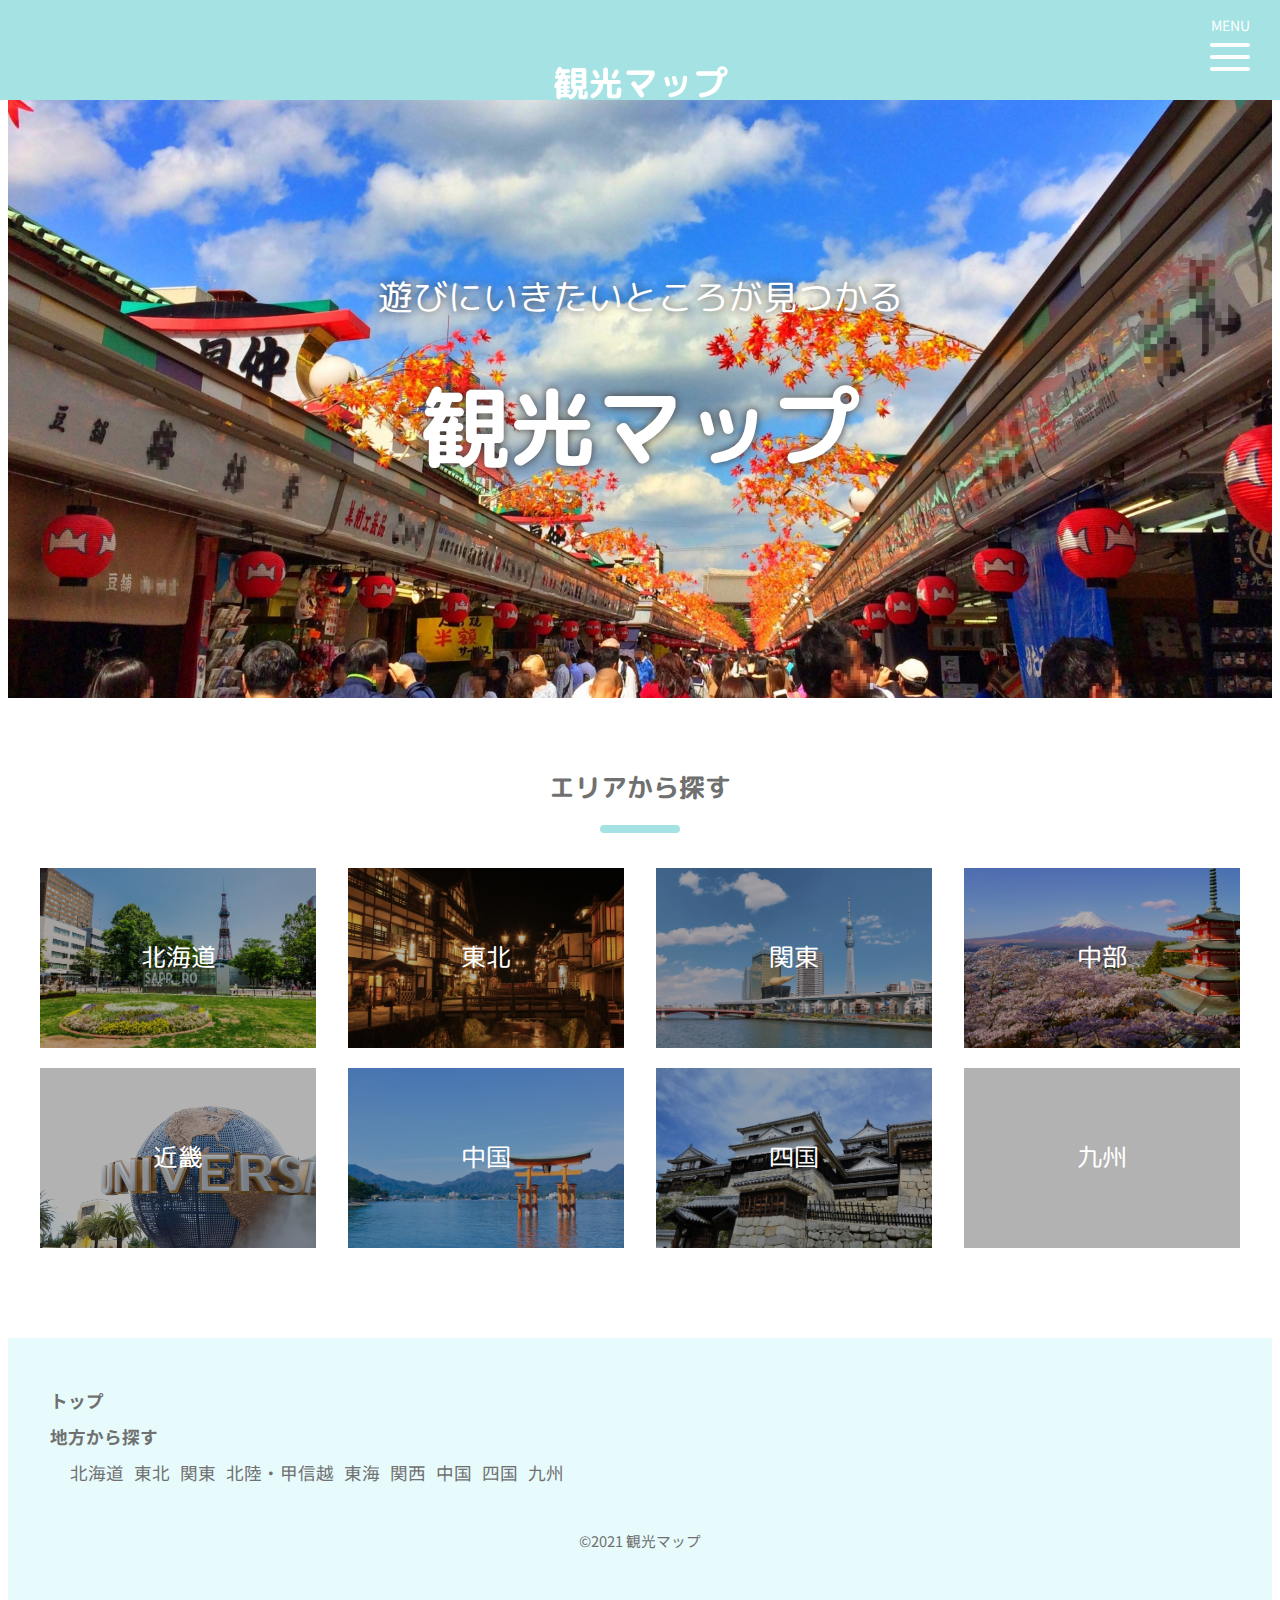
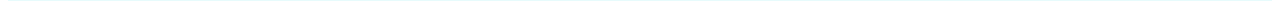
==== commit 7977c8e8: "ディレクトリの修正、福岡県のトップページのコーディング" ====
--- a/index.html
+++ b/index.html
@@ -19,6 +19,7 @@
         integrity="sha384-BmbxuPwQa2lc/FVzBcNJ7UAyJxM6wuqIj61tLrc4wSX0szH/Ev+nYRRuWlolflfl" crossorigin="anonymous">
     <link href="https://use.fontawesome.com/releases/v5.6.1/css/all.css" rel="stylesheet">
     <link rel="stylesheet" href="./css/menu.css">
+    <link rel="stylesheet" href="./css/btn-img.css">
     <link rel="stylesheet" href="./css/style.css">
 </head>
 
@@ -49,7 +50,7 @@
                                 <li><a href="">関西</a></li>
                                 <li><a href="">中国</a></li>
                                 <li><a href="">四国</a></li>
-                                <li><a href="kyushu.html">九州</a></li>
+                                <li><a href="kyushu/index.html">九州</a></li>
                             </ul>
                         </div>
                     </li>
@@ -61,7 +62,7 @@
     </header>
     <div class="top-image">
         <div class="top-image-logo">
-            <p>キャッチコピーが入ります</p>
+            <p>遊びにいきたいところが見つかる</p>
             <h1>観光マップ</h1>
         </div>
     </div>
@@ -76,7 +77,7 @@
                 <a href="" class="kinki-btn">近畿</a>
                 <a href="" class="chugoku-btn">中国</a>
                 <a href="" class="shikoku-btn">四国</a>
-                <a href="kyushu.html" class="kyushu-btn">九州</a>
+                <a href="kyushu/index.html" class="kyushu-btn">九州</a>
             </div>
         </div>
     </section>
@@ -95,7 +96,7 @@
                             <li><a href="">関西</a></li>
                             <li><a href="">中国</a></li>
                             <li><a href="">四国</a></li>
-                            <li><a href="kyushu.html">九州</a></li>
+                            <li><a href="kyushu/index.html">九州</a></li>
                         </ul>
                     </li>
                 </ul>
--- a/css/menu.css
+++ b/css/menu.css
@@ -5,11 +5,11 @@
 
 .menu-btn {
     position: fixed;
-    bottom: 0;
+    bottom: 30px;
     right: 0px;
     display: flex;
-    height: 60px;
-    width: 60px;
+    height: 80px;
+    width: 80px;
     justify-content: center;
     z-index: 100;
     background-color: rgba(0, 0, 0, 0.7);
@@ -24,23 +24,24 @@
 .menu-btn span, .menu-btn span:before, .menu-btn span:after {
     content: '';
     display: block;
-    height: 3px;
-    width: 25px;
+    height: 4px;
+    width: 40px;
     border-radius: 3px;
     background-color: #fff;
     position: absolute;
+    transition: 0.5s;
 }
 
 .menu-btn span {
-    top: 35px;
+    top: 45px;
 }
 
 .menu-btn span:before {
-    bottom: 8px;
+    bottom: 12px;
 }
 
 .menu-btn span:after {
-    top: 8px;
+    top: 12px;
 }
 
 #menu-btn-check:checked~.menu-btn {
@@ -96,8 +97,7 @@
 .menu-content {
     z-index: 99;
     width: 100%;
-    padding: 30px 0 0;
-    height: 100vh;
+    padding: 20px 0 40px;
     position: fixed;
     left: 0;
     bottom: -150%;
@@ -165,7 +165,19 @@
     visibility: visible;
 }
 
-@media screen and (max-width:767px) {}
+@media screen and (max-width:767px) {
+    .menu-btn {
+        border-top-left-radius: 8px;
+        -webkit-border-top-left-radius: 8px;
+        -moz-border-radius-topleft: 8px;
+        border-bottom-left-radius: 8px;
+        -webkit-border-bottom-left-radius: 8px;
+        -moz-border-radius-bottomleft: 8px;
+    }
+    #zenkoku-top .menu-content {
+        padding: 20px 0 100px;
+    }
+}
 
 @media screen and (min-width:768px) {
     /*-------------------------------
@@ -173,8 +185,8 @@
 -------------------------------*/
     .menu-btn {
         position: fixed;
-        top: 15px;
-        right: 15px;
+        top: 10px;
+        right: 20px;
         display: flex;
         height: 60px;
         width: 60px;
@@ -184,24 +196,6 @@
     }
     .menu-text {
         color: #ffffff;
-    }
-    .menu-btn span, .menu-btn span:before, .menu-btn span:after {
-        content: '';
-        display: block;
-        height: 3px;
-        width: 25px;
-        border-radius: 3px;
-        background-color: #fff;
-        position: absolute;
-    }
-    .menu-btn span {
-        top: 40px;
-    }
-    .menu-btn span:before {
-        bottom: 8px;
-    }
-    .menu-btn span:after {
-        top: 8px;
     }
     #menu-btn-check:checked~.menu-btn span {
         background-color: rgba(255, 255, 255, 0);
--- a/css/btn-img.css
+++ b/css/btn-img.css
@@ -0,0 +1,179 @@
+@charset "utf-8";
+@import url("https://fonts.googleapis.com/css2?family=Noto+Sans+JP&display=swap");
+
+/*-------------------------------
+県から探す(全国)
+-------------------------------*/
+
+.hokkaido-btn {
+    background: url(../img/hokkaido-img.jpg) rgba(0, 0, 0, 0.3);
+}
+
+.tohoku-btn {
+    background: url(../img/tohoku-img.jpg) rgba(0, 0, 0, 0.3);
+}
+
+.kanto-btn {
+    background: url(../img/kanto-img.jpg) rgba(0, 0, 0, 0.3);
+}
+
+.chubu-btn {
+    background: url(../img/chubu-img.jpg) rgba(0, 0, 0, 0.3);
+}
+
+.kinki-btn {
+    background: url(../img/kinki-img.jpg) rgba(0, 0, 0, 0.3);
+}
+
+.chugoku-btn {
+    background: url(../img/chugoku-img.jpg) rgba(0, 0, 0, 0.3);
+}
+
+.shikoku-btn {
+    background: url(../img/shikoku-img.jpg) rgba(0, 0, 0, 0.3);
+}
+
+.kyushu-btn {
+    background: url(../img/kyushu-img.jpg) rgba(0, 0, 0, 0.3);
+}
+
+/*-------------------------------
+県から探す(九州)
+-------------------------------*/
+
+.fukuoka-btn {
+    background: url(../kyushu/img/fukuoka-img.jpg) rgba(0, 0, 0, 0.3);
+}
+
+.saga-btn {
+    background: url(../kyushu/img/saga-img.jpg) rgba(0, 0, 0, 0.3);
+}
+
+.nagasaki-btn {
+    background: url(../kyushu/img/nagasaki-img.jpg) rgba(0, 0, 0, 0.3);
+}
+
+.kumamoto-btn {
+    background: url(../kyushu/img/kumamoto-img.jpg) rgba(0, 0, 0, 0.3);
+}
+
+.oita-btn {
+    background: url(../kyushu/img/oita-img.jpg) rgba(0, 0, 0, 0.3);
+}
+
+.miyazaki-btn {
+    background: url(../kyushu/img/miyazaki-img.jpg) rgba(0, 0, 0, 0.3);
+}
+
+.kagosima-btn {
+    background: url(../kyushu/img/kagosima-img.jpg) rgba(0, 0, 0, 0.3);
+}
+
+.okinawa-btn {
+    background: url(../kyushu/img/okinawa-img.jpg) rgba(0, 0, 0, 0.3);
+}
+
+.iki-btn {
+    background: url(../kyushu/img/iki-img.jpg) rgba(0, 0, 0, 0.3);
+}
+
+.tsushima-btn {
+    background: url(../kyushu/img/tsushima-img.jpg) rgba(0, 0, 0, 0.3);
+}
+
+.yakushima-btn {
+    background: url(../kyushu/img/yakushima-img.jpg) rgba(0, 0, 0, 0.3);
+}
+
+.amami-btn {
+    background: url(../kyushu/img/amami-img.jpg) rgba(0, 0, 0, 0.3);
+}
+
+/*-------------------------------
+目的から探す(九州)
+-------------------------------*/
+
+.mokuteki-01 {
+    background: url(../kyushu/img/onsen.jpg) rgba(0, 0, 0, 0.3);
+}
+
+.mokuteki-02 {
+    background: url(../kyushu/img/food.jpg) rgba(0, 0, 0, 0.3);
+}
+
+.mokuteki-03 {
+    background: url(../kyushu/img/zekkei.jpg) rgba(0, 0, 0, 0.3);
+}
+
+.mokuteki-04 {
+    background: url(../kyushu/img/rekishi.jpg) rgba(0, 0, 0, 0.3);
+}
+
+.mokuteki-05 {
+    background: url(../kyushu/img/taiken.jpg) rgba(0, 0, 0, 0.3);
+}
+
+.mokuteki-06 {
+    background: url(../kyushu/img/leisure.jpg) rgba(0, 0, 0, 0.3);
+}
+
+.mokuteki-07 {
+    background: url(../kyushu/img/sekaiisan.jpg) rgba(0, 0, 0, 0.3);
+}
+
+.mokuteki-08 {
+    background: url(../kyushu/img/shopping.jpg) rgba(0, 0, 0, 0.3);
+}
+
+.mokuteki-09 {
+    background: url(../kyushu/img/michinoie.jpg) rgba(0, 0, 0, 0.3);
+}
+/*-------------------------------
+福岡県のトップページ
+-------------------------------*/
+.fukuoka-01 {
+    background: url(../kyushu/fukuoka/img/fukuoka-img.jpg) rgba(0, 0, 0, 0.3);
+}
+.fukuoka-02 {
+    background: url(../kyushu/fukuoka/img/tsukusi-img.jpg) rgba(0, 0, 0, 0.3);
+}
+.fukuoka-03 {
+    background: url(../kyushu/fukuoka/img/kasuyagun-img.jpg) rgba(0, 0, 0, 0.3);
+}
+.fukuoka-04 {
+    background: url(../kyushu/fukuoka/img/munakata-img.jpg) rgba(0, 0, 0, 0.3);
+}
+.fukuoka-05 {
+    background: url(../kyushu/fukuoka/img/itoshima-img.jpg) rgba(0, 0, 0, 0.3);
+}
+.fukuoka-06 {
+    background: url(../kyushu/fukuoka/img/asakura-img.jpg) rgba(0, 0, 0, 0.3);
+}
+.fukuoka-07 {
+    background: url(../kyushu/fukuoka/img/kitakyushu-img.jpg) rgba(0, 0, 0, 0.3);
+}
+.fukuoka-08 {
+    background: url(../kyushu/fukuoka/img/onga-img.jpg) rgba(0, 0, 0, 0.3);
+}
+.fukuoka-09 {
+    background: url(../kyushu/fukuoka/img/keichiku-img.jpg) rgba(0, 0, 0, 0.3);
+}
+.fukuoka-10 {
+    background: url(../kyushu/fukuoka/img/yame-img.jpg) rgba(0, 0, 0, 0.3);
+}
+.fukuoka-11 {
+    background: url(../kyushu/fukuoka/img/kurume-img.jpg) rgba(0, 0, 0, 0.3);
+}
+.fukuoka-12 {
+    background: url(../kyushu/fukuoka/img/ariake-img.jpg) rgba(0, 0, 0, 0.3);
+}
+.fukuoka-13 {
+    background: url(../kyushu/fukuoka/img/nogata-img.jpg) rgba(0, 0, 0, 0.3);
+}
+.fukuoka-14 {
+    background: url(../kyushu/fukuoka/img/izuka-img.jpg) rgba(0, 0, 0, 0.3);
+}
+.fukuoka-15 {
+    background: url(../kyushu/fukuoka/img/tagawa-img.jpg) rgba(0, 0, 0, 0.3);
+}
+
--- a/css/style.css
+++ b/css/style.css
@@ -121,8 +121,6 @@
     width: 100%;
 }
 
-.breadcrumb {}
-
 .breadcrumb li a {
     color: #707070;
     text-decoration: none;
@@ -139,19 +137,19 @@
     width: 100%;
     background-size: cover;
     background-position: bottom center;
-    padding-top: 80px;
+    padding-top: 60px;
 }
 
 #zenkoku-top .top-image {
     height: 50vh;
-    padding-top: 80px;
+    padding-top: 60px;
     background-image: url(../img/zenkoku-top.jpg);
     background-position: center;
 }
 
 #kyushu-top .top-image {
     height: 50vh;
-    background-image: url(../img//kyushu/top-img.jpg);
+    background-image: url(../kyushu/img/top-img.jpg);
 }
 
 .top-image-logo {
@@ -192,18 +190,18 @@
 h2 {
     position: relative;
     text-align: center;
-    font-size: 1.8em;
-    margin-bottom: 70px;
+    font-size: 1.5em;
+    margin-bottom: 60px;
     font-family: "M PLUS Rounded 1c";
 }
 
 h2::before {
     content: '';
     position: absolute;
-    bottom: -30px;
+    bottom: -25px;
     display: inline-block;
-    width: 90px;
-    height: 9px;
+    width: 80px;
+    height: 8px;
     left: 50%;
     -webkit-transform: translateX(-50%);
     transform: translateX(-50%);
@@ -240,38 +238,6 @@
     font-family: "M PLUS Rounded 1c";
 }
 
-.hokkaido-btn {
-    background: url(../img/hokkaido-img.jpg) rgba(0, 0, 0, 0.3);
-}
-
-.tohoku-btn {
-    background: url(../img/tohoku-img.jpg) rgba(0, 0, 0, 0.3);
-}
-
-.kanto-btn {
-    background: url(../img/kanto-img.jpg) rgba(0, 0, 0, 0.3);
-}
-
-.chubu-btn {
-    background: url(../img/chubu-img.jpg) rgba(0, 0, 0, 0.3);
-}
-
-.kinki-btn {
-    background: url(../img/kinki-img.jpg) rgba(0, 0, 0, 0.3);
-}
-
-.chugoku-btn {
-    background: url(../img/chugoku-img.jpg) rgba(0, 0, 0, 0.3);
-}
-
-.shikoku-btn {
-    background: url(../img/shikoku-img.jpg) rgba(0, 0, 0, 0.3);
-}
-
-.kyushu-btn {
-    background: url(../img/kyushu-img.jpg) rgba(0, 0, 0, 0.3);
-}
-
 /*-------------------------------
 県から探す(九州)
 -------------------------------*/
@@ -280,54 +246,6 @@
     background-position: top center;
 }
 
-.fukuoka-btn {
-    background: url(../img/kyushu/fukuoka-img.jpg) rgba(0, 0, 0, 0.3);
-}
-
-.saga-btn {
-    background: url(../img/kyushu/saga-img.jpg) rgba(0, 0, 0, 0.3);
-}
-
-.nagasaki-btn {
-    background: url(../img/kyushu/nagasaki-img.jpg) rgba(0, 0, 0, 0.3);
-}
-
-.kumamoto-btn {
-    background: url(../img/kyushu/kumamoto-img.jpg) rgba(0, 0, 0, 0.3);
-}
-
-.oita-btn {
-    background: url(../img/kyushu/oita-img.jpg) rgba(0, 0, 0, 0.3);
-}
-
-.miyazaki-btn {
-    background: url(../img/kyushu/miyazaki-img.jpg) rgba(0, 0, 0, 0.3);
-}
-
-.kagosima-btn {
-    background: url(../img/kyushu/kagosima-img.jpg) rgba(0, 0, 0, 0.3);
-}
-
-.okinawa-btn {
-    background: url(../img/kyushu/okinawa-img.jpg) rgba(0, 0, 0, 0.3);
-}
-
-.iki-btn {
-    background: url(../img/kyushu/iki-img.jpg) rgba(0, 0, 0, 0.3);
-}
-
-.tsushima-btn {
-    background: url(../img/kyushu/tsushima-img.jpg) rgba(0, 0, 0, 0.3);
-}
-
-.yakushima-btn {
-    background: url(../img/kyushu/yakushima-img.jpg) rgba(0, 0, 0, 0.3);
-}
-
-.amami-btn {
-    background: url(../img/kyushu/amami-img.jpg) rgba(0, 0, 0, 0.3);
-}
-
 /*-------------------------------
 目的から探す
 -------------------------------*/
@@ -340,42 +258,6 @@
 
 .mokuteki-btn a :last-child {
     margin-bottom: 0;
-}
-
-.mokuteki-01 {
-    background: url(../img/kyushu/onsen.jpg) rgba(0, 0, 0, 0.3);
-}
-
-.mokuteki-02 {
-    background: url(../img/kyushu/food.jpg) rgba(0, 0, 0, 0.3);
-}
-
-.mokuteki-03 {
-    background: url(../img/kyushu/zekkei.jpg) rgba(0, 0, 0, 0.3);
-}
-
-.mokuteki-04 {
-    background: url(../img/kyushu/rekishi.jpg) rgba(0, 0, 0, 0.3);
-}
-
-.mokuteki-05 {
-    background: url(../img/kyushu/taiken.jpg) rgba(0, 0, 0, 0.3);
-}
-
-.mokuteki-06 {
-    background: url(../img/kyushu/leisure.jpg) rgba(0, 0, 0, 0.3);
-}
-
-.mokuteki-07 {
-    background: url(../img/kyushu/sekaiisan.jpg) rgba(0, 0, 0, 0.3);
-}
-
-.mokuteki-08 {
-    background: url(../img/kyushu/shopping.jpg) rgba(0, 0, 0, 0.3);
-}
-
-.mokuteki-09 {
-    background: url(../img/kyushu/mitinoie.jpg) rgba(0, 0, 0, 0.3);
 }
 
 /*-------------------------------
@@ -525,6 +407,44 @@
 }
 
 /*-------------------------------
+各県のトップページ
+-------------------------------*/
+
+.todohuken-top-h1 {
+    font-size: 2.3em;
+    border: #707070 3px double;
+    line-height: 100px;
+    text-align: center;
+    margin-top: -20px;
+    margin-bottom: 70px;
+    font-family: "M PLUS Rounded 1c";
+    width: 100%;
+    padding: 0;
+}
+
+.area-btn {
+    display: flex;
+    flex-wrap: wrap;
+}
+
+.area-btn li {
+    display: block;
+    width: calc( 100% / 3);
+    text-align: center;
+}
+
+.area-btn li a {
+    color: #ffffff;
+    height: 25vh;
+    display: flex;
+    justify-content: center;
+    align-items: center;
+    background-size: cover;
+    background-position: center;
+    background-blend-mode: multiply;
+}
+
+/*-------------------------------
 個別ページのデザイン
 -------------------------------*/
 
@@ -630,11 +550,6 @@
     object-fit: cover;
 }
 
-.cp_cssslider input[name='cp_switch']:checked+label {
-    border: 2px solid #FF7043;
-    opacity: 1;
-}
-
 .cp_cssslider input[name='cp_switch']~img {
     opacity: 0;
 }
@@ -648,13 +563,23 @@
 }
 
 .overview h2 {
-    margin-top: 10px;
+    padding-top: 30px;
     margin-bottom: 30px;
     text-align: left;
     font-family: "Noto Sans JP", "游ゴシック体", "Yu Gothic", yugothic, "ヒラギノ角ゴ Pro", "Hiragino Kaku Gothic Pro", "メイリオ", meiryo, "MS Pゴシック", "MS PGothic", sans-serif;
     line-height: 1.5;
     font-size: 1.5em;
     font-weight: bold;
+}
+
+.overview p {
+    margin-bottom: 20px;
+}
+
+.overview img {
+    width: 100%;
+    height: auto;
+    margin-bottom: 30px;
 }
 
 .information-box {
@@ -881,15 +806,21 @@
     font-size: 0.8em;
 }
 
-@media screen and (max-width:767px) {}
+@media screen and (max-width:767px) {
+    .container-smnone {
+        width: 100%;
+    }
+}
 
 @media screen and (min-width:768px) {
     /*-------------------------------
 共通パーツ
 -------------------------------*/
-    .container {
+    .container, .container-smnone{
         max-width: 1200px;
-        width: 100%;
+        width: 95%;
+        padding: 0;
+        margin: 0 auto;
     }
     .pc-none {
         display: none;
@@ -907,12 +838,10 @@
     #zenkoku-top .header-logo {
         padding-top: 30px;
     }
-    
     .header-logo {
         font-size: 2em;
         padding-top: 15px;
     }
-
     /*-------------------------------
 パンくずリスト
 -------------------------------*/
@@ -1018,8 +947,30 @@
         height: 25vh;
     }
     /*-------------------------------
+各県のトップページ
+-------------------------------*/
+    .area-btn {
+        justify-content: left;
+    }
+    .area-btn li {
+        width: 15%;
+        margin-top: 20px;
+        margin-right: 2%;
+    }
+    .area-btn li:nth-child(6n) {
+        margin-right: 0;
+    }
+    .area-btn li a {
+        height: 30vh;
+    }
+    /*-------------------------------
 個別ページのデザイン
 -------------------------------*/
+    .page-container {
+        max-width: 980px;
+        margin: 0 auto;
+        padding: 0 2.5%;
+    }
     .page-content {
         max-width: 980px;
         margin: 0 auto;
